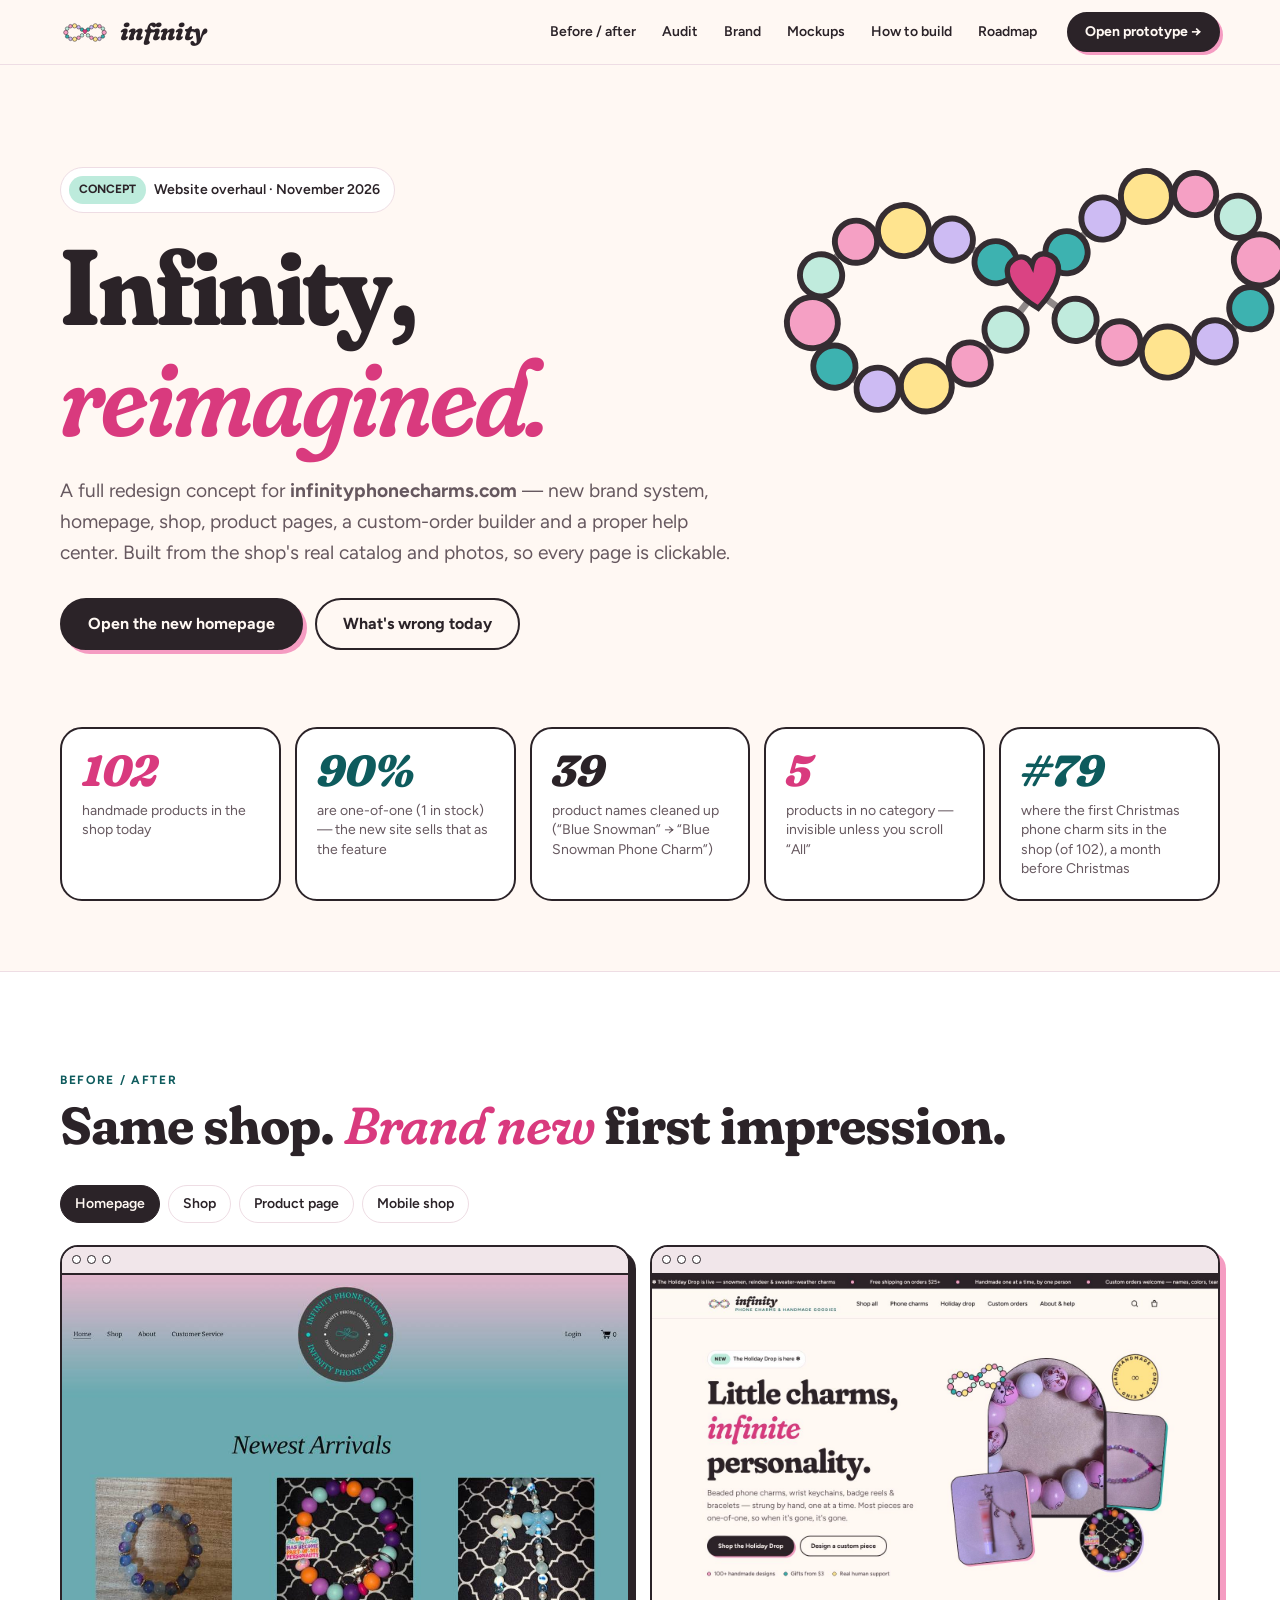
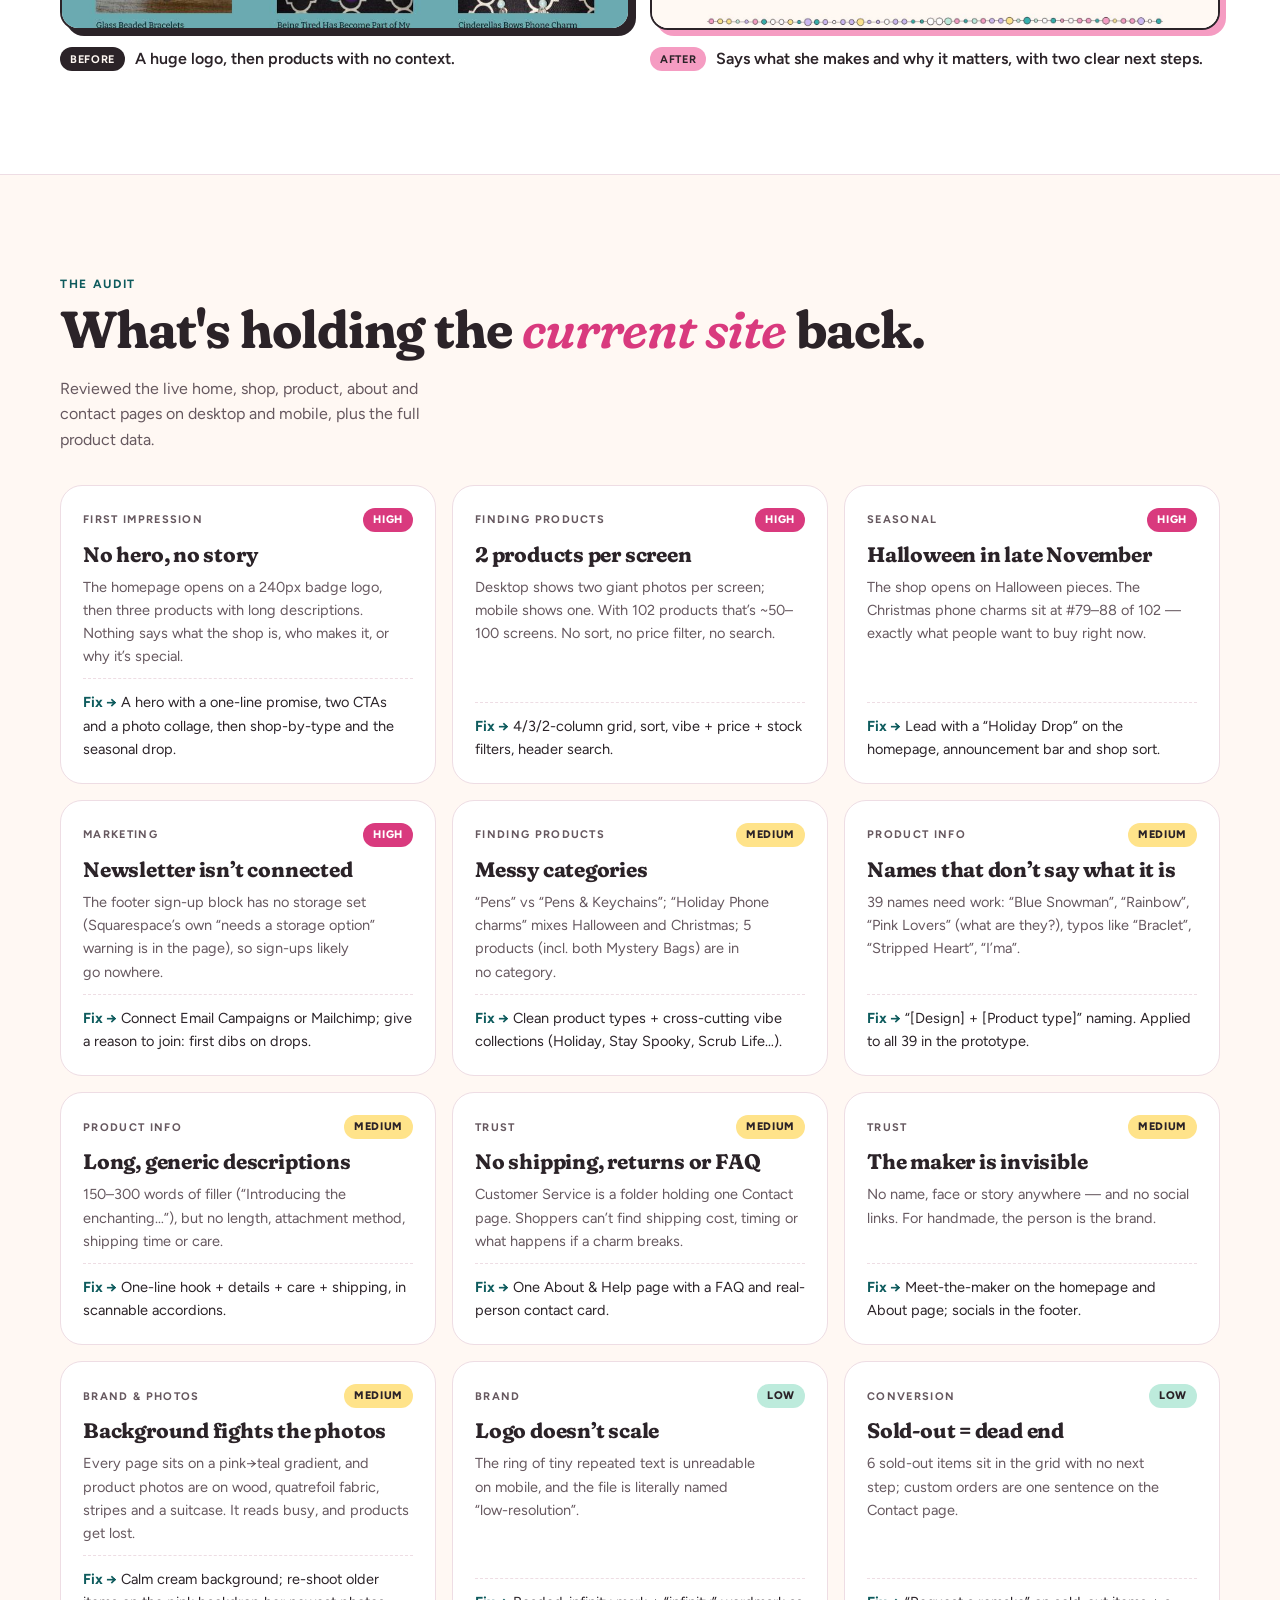
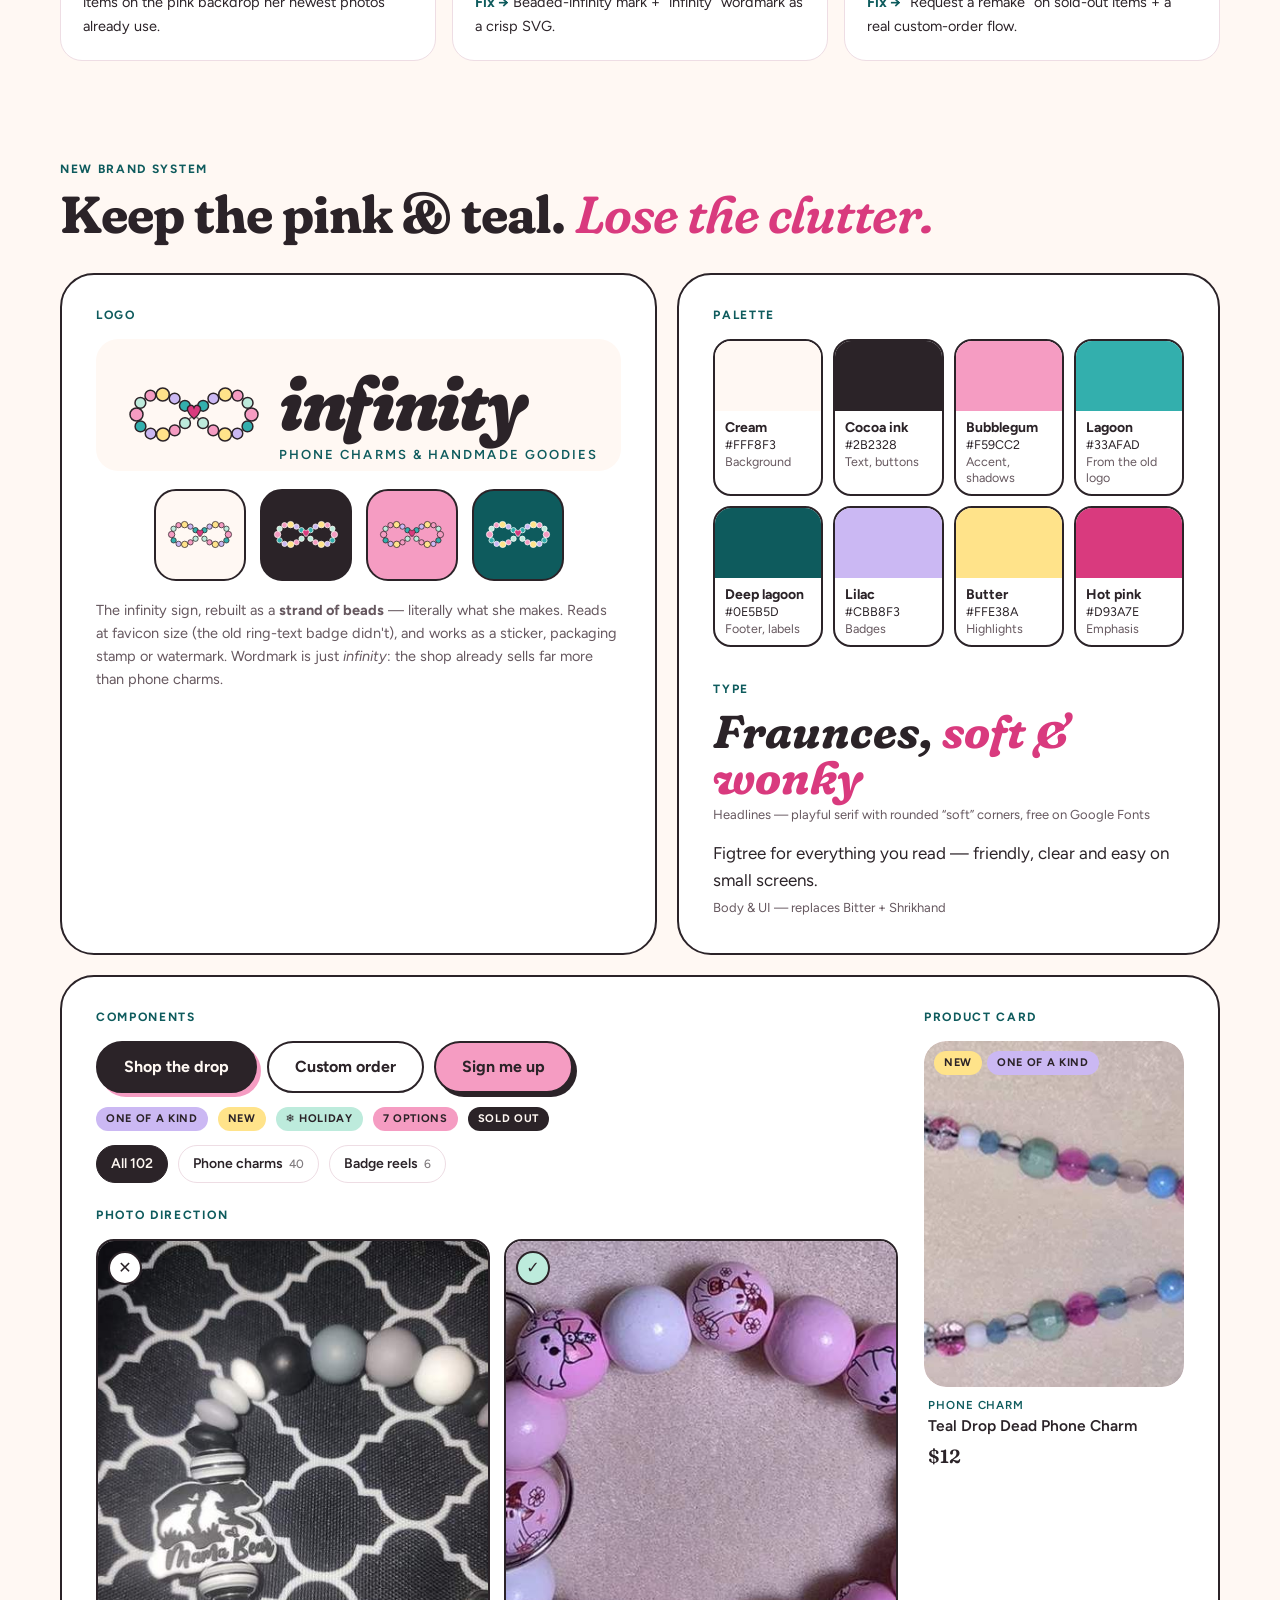
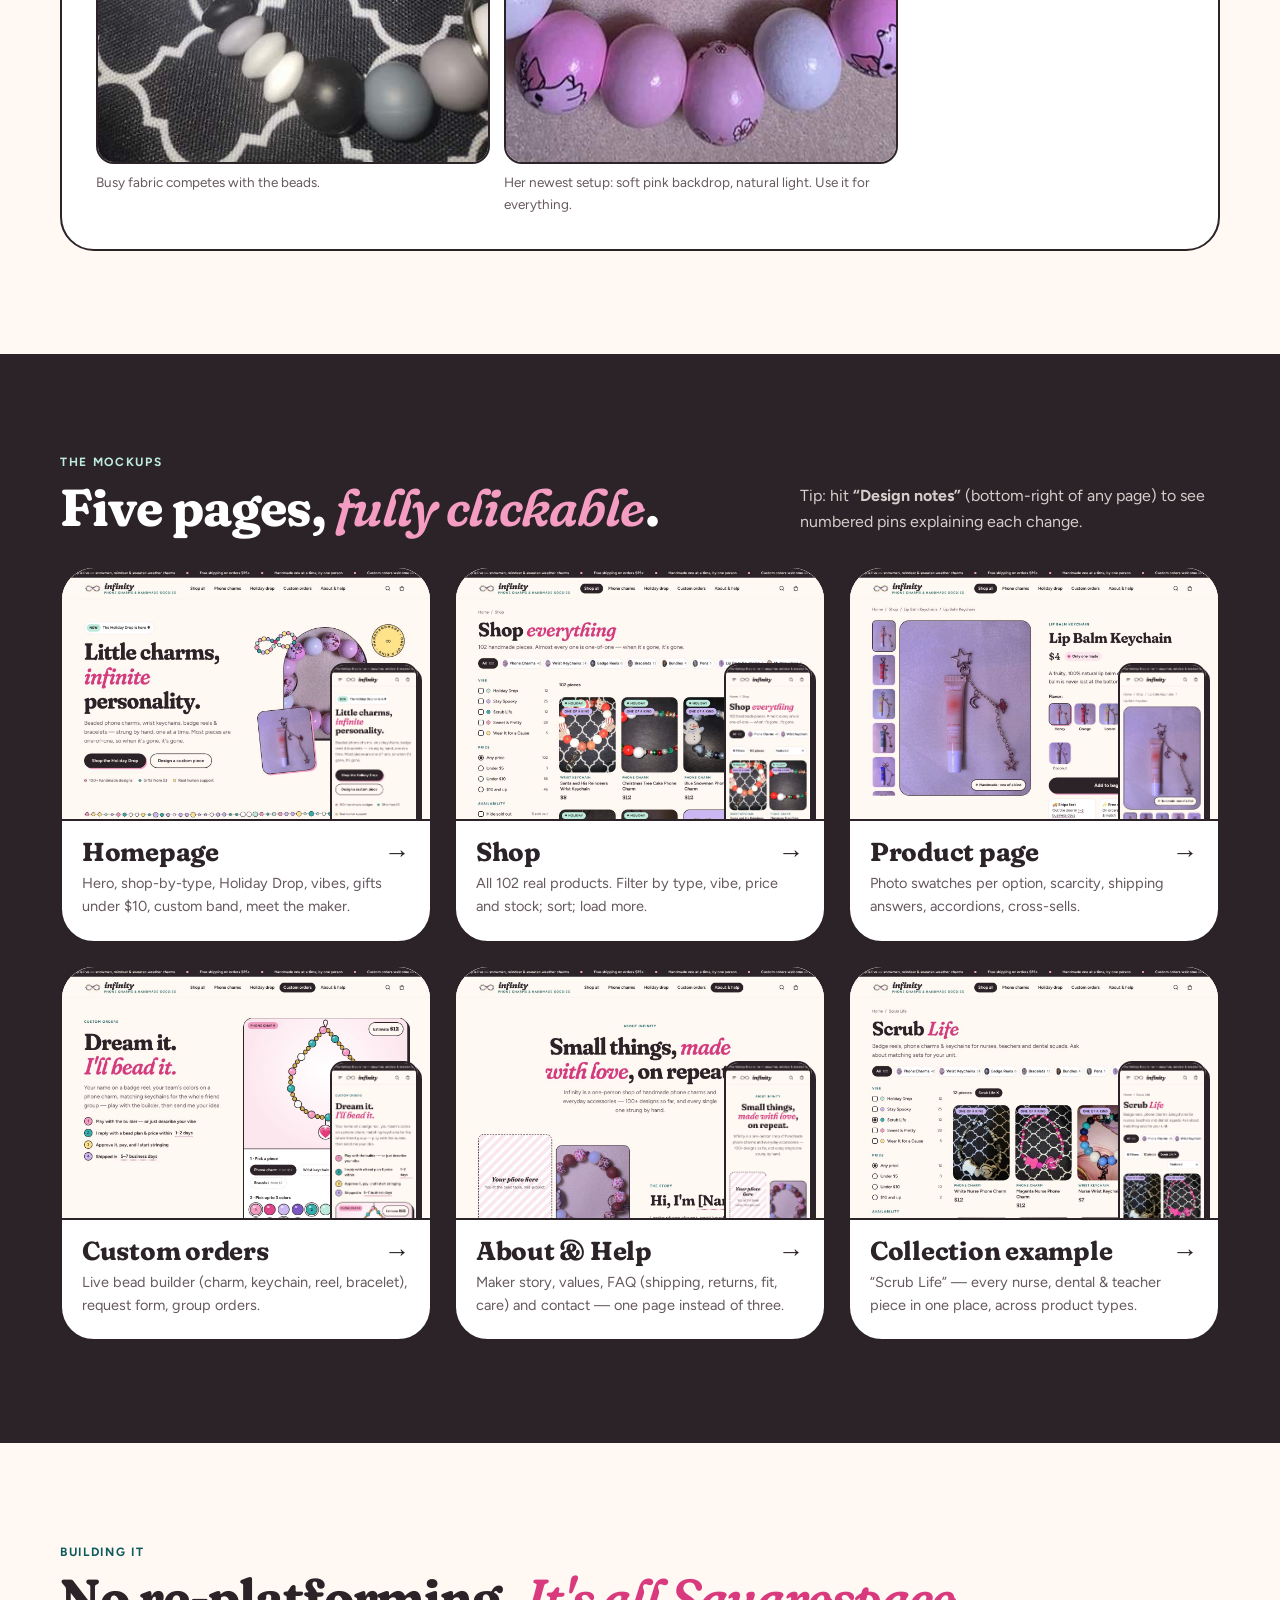
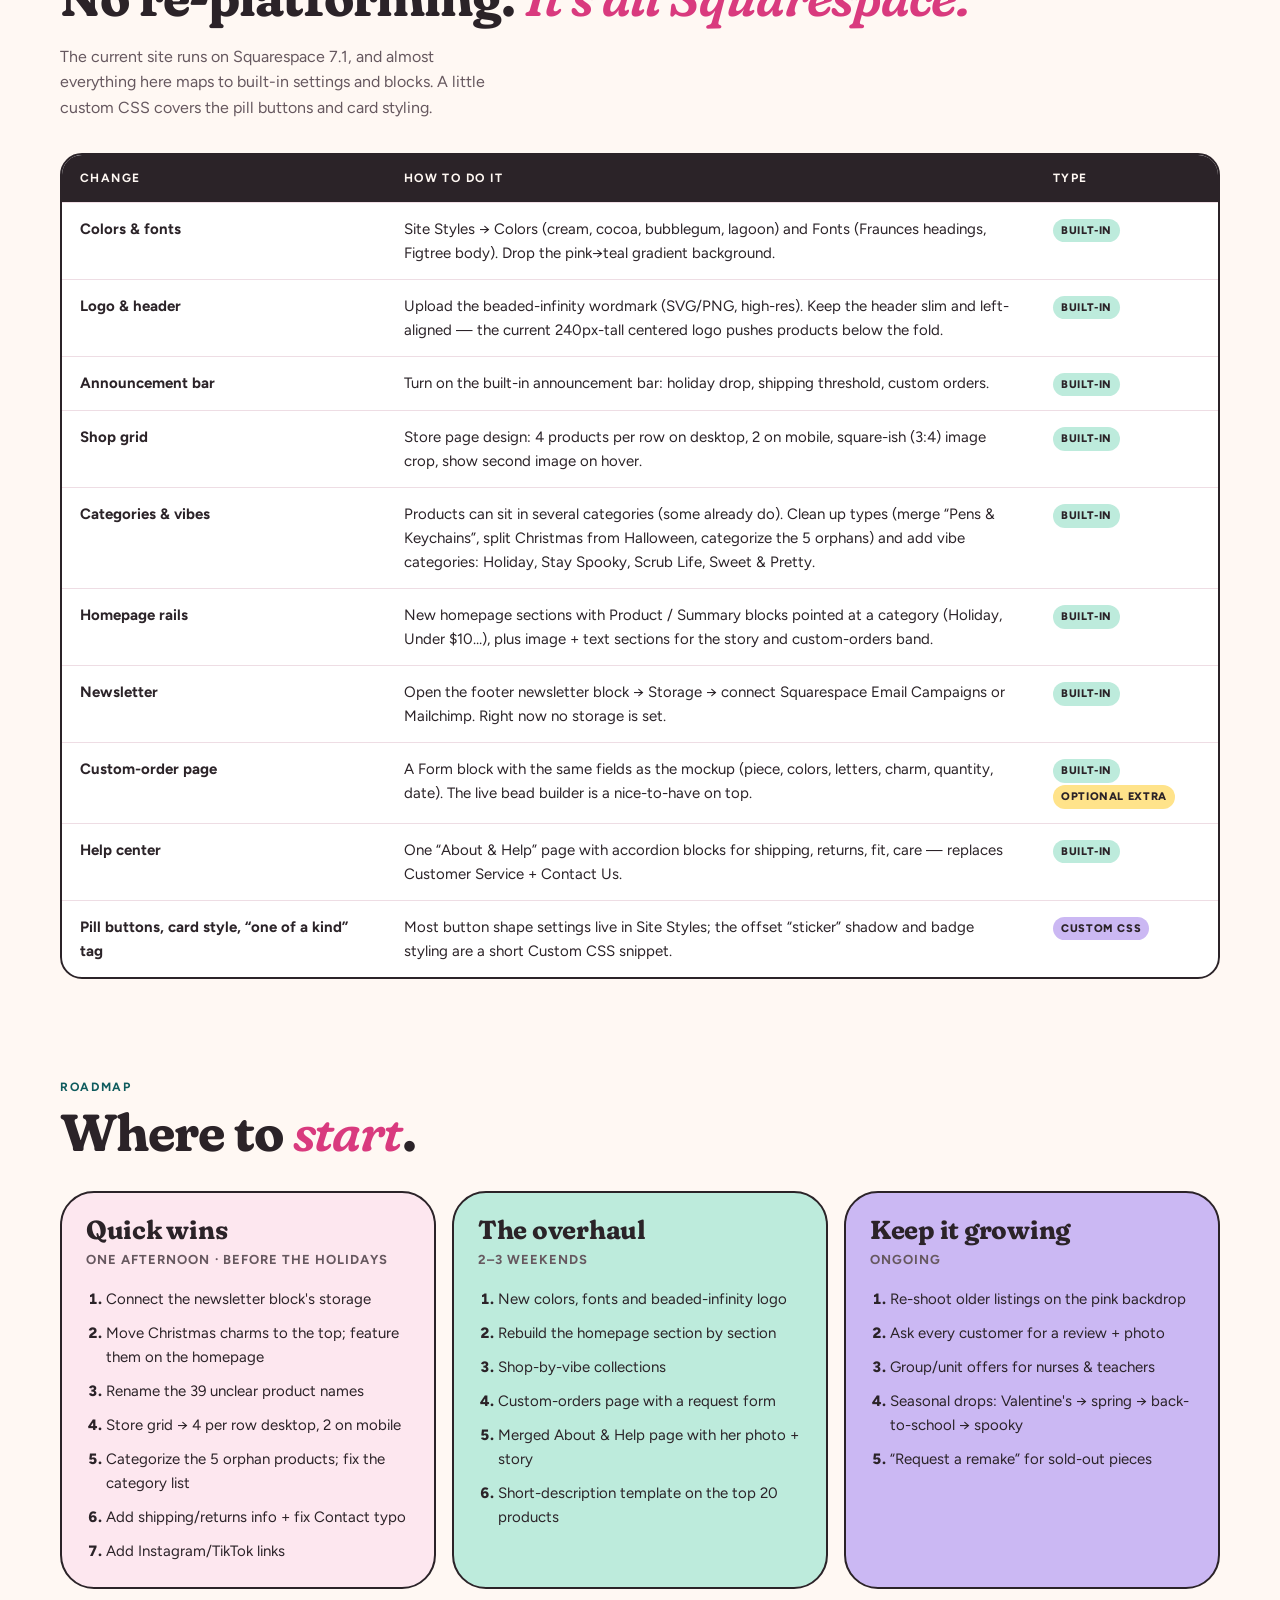
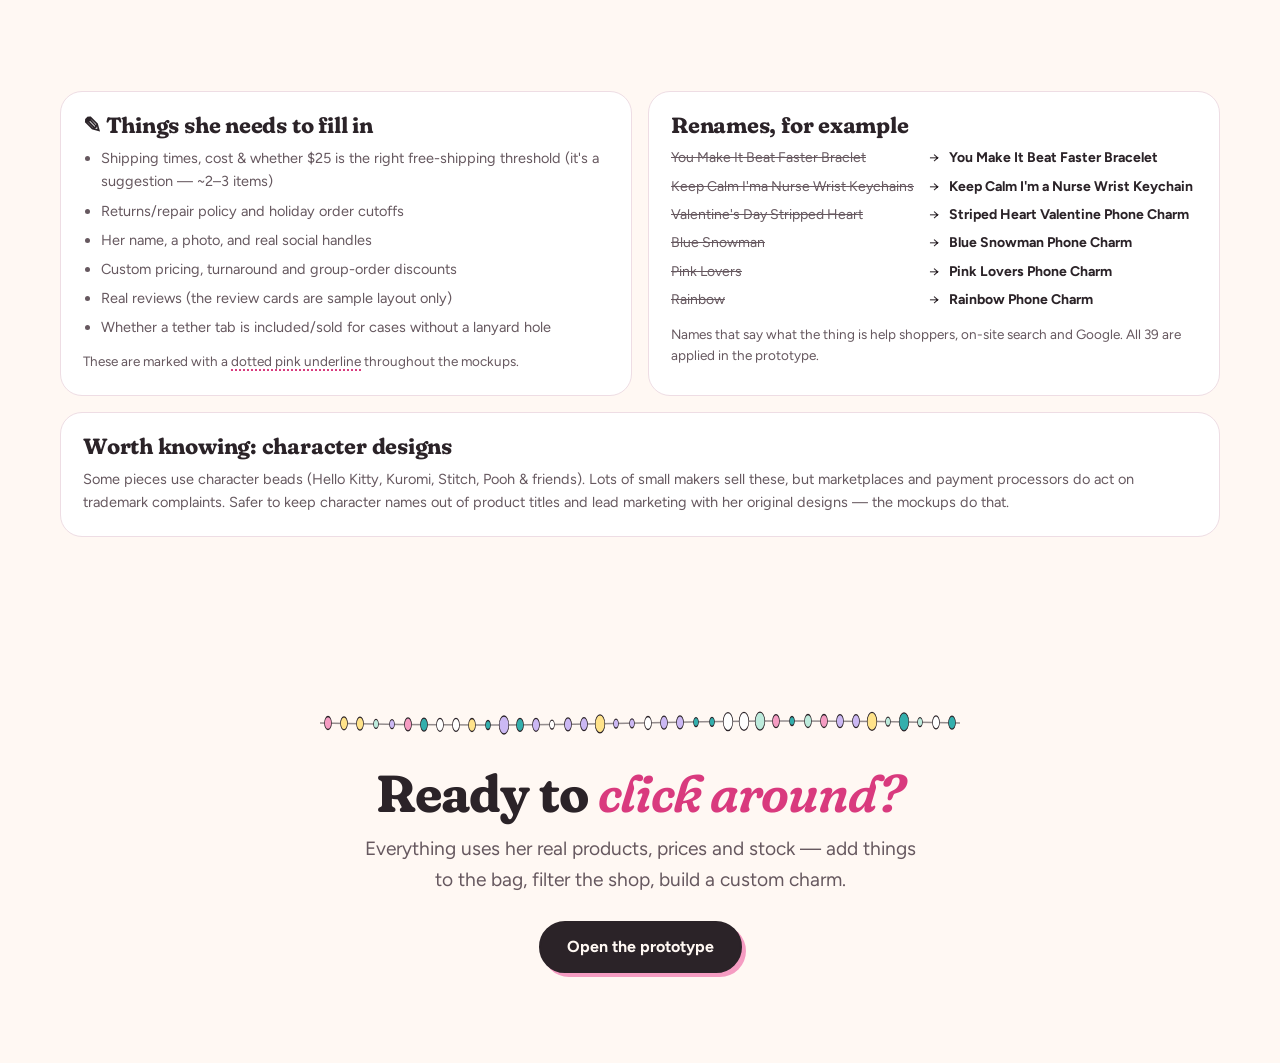
==== infinity-redesign/index.html @ fc97f0be "Add Infinity Phone Charms website redesign concept Clickable mockups (overview/audit, home, shop, pr" ====
<!doctype html>
<html lang="en">
<head>
<meta charset="utf-8">
<meta name="viewport" content="width=device-width, initial-scale=1">
<title>Infinity Redesign Concept</title>
<link rel="preconnect" href="https://fonts.googleapis.com"><link rel="preconnect" href="https://fonts.gstatic.com" crossorigin>
<link href="https://fonts.googleapis.com/css2?family=Fraunces:ital,opsz,wght,SOFT,WONK@0,9..144,400..900,0..100,0..1;1,9..144,400..900,0..100,0..1&family=Figtree:wght@400;500;600;700;800&display=swap" rel="stylesheet">
<link rel="stylesheet" href="assets/styles.css">
<style>
  .topbar { position: sticky; top: 0; z-index: 30; background: color-mix(in srgb, var(--cream) 90%, transparent); backdrop-filter: blur(10px); -webkit-backdrop-filter: blur(10px); border-bottom: 1px solid var(--line); }
  .topbar .wrap { display: flex; align-items: center; gap: 18px; height: 64px; }
  .topbar nav { display: flex; gap: 2px; margin-left: auto; overflow-x: auto; scrollbar-width: none; }
  .topbar nav a { padding: 8px 12px; border-radius: 999px; font-weight: 600; font-size: 14px; text-decoration: none; white-space: nowrap; }
  .topbar nav a:hover { background: var(--blush); }
  .topbar .logo .mark { width: 50px; height: 25px; }
  .topbar .logo .word b { font-size: 24px; }
  @media (max-width: 860px) { .topbar nav { display: none; } }

  .cover { padding: clamp(48px, 8vw, 110px) 0 clamp(40px, 6vw, 80px); position: relative; overflow: hidden; }
  .cover h1 { font-size: clamp(48px, 8.4vw, 118px); margin: 18px 0 22px; max-width: 11ch; }
  .cover .lede { max-width: 56ch; }
  .cover .ctas { display: flex; gap: 12px; flex-wrap: wrap; margin-top: 30px; }
  .cover .bigmark { position: absolute; right: -4%; top: 12%; width: min(46vw, 640px); color: var(--ink); opacity: .95; transform: rotate(-8deg); pointer-events: none; }
  .cover .bigmark .mark { width: 100%; height: auto; }
  @media (max-width: 860px) { .cover .bigmark { position: static; width: 70%; margin: 10px auto 0; display: block; transform: rotate(-6deg); } }

  .stats { display: grid; grid-template-columns: repeat(5, 1fr); gap: 14px; }
  .stat { background: #fff; border: 2px solid var(--ink); border-radius: var(--r); padding: 20px; }
  .stat b { display: block; font: italic 800 clamp(34px, 3.4vw, 46px)/1 var(--f-display); font-variation-settings: "SOFT" 100, "WONK" 1; }
  .stat span { display: block; margin-top: 8px; font-size: 14px; color: var(--ink-2); line-height: 1.4; }
  .stat:nth-child(1) b { color: var(--pink-deep); } .stat:nth-child(2) b { color: var(--teal-ink); } .stat:nth-child(4) b { color: var(--pink-deep); } .stat:nth-child(5) b { color: var(--teal-ink); }
  @media (max-width: 960px) { .stats { grid-template-columns: 1fr 1fr; } .stat:last-child { grid-column: 1 / -1; } }

  .ba { display: grid; grid-template-columns: 1fr 1fr; gap: 20px; }
  .ba figure { margin: 0; }
  .ba .frame { border-radius: 18px; overflow: hidden; border: 2px solid var(--ink); background: #fff; box-shadow: 6px 6px 0 var(--ink); }
  .ba .frame .chrome { height: 28px; background: #F1E6EA; border-bottom: 2px solid var(--ink); display: flex; gap: 6px; align-items: center; padding: 0 10px; }
  .ba .frame .chrome i { width: 9px; height: 9px; border-radius: 50%; background: #fff; border: 1.5px solid var(--ink); }
  .ba img { width: 100%; display: block; }
  .ba figcaption { display: flex; align-items: center; gap: 10px; margin-top: 16px; font-weight: 600; }
  .ba figcaption .badge { flex-shrink: 0; }
  .ba.before-after .after .frame { box-shadow: 6px 6px 0 var(--pink); }
  @media (max-width: 760px) { .ba { grid-template-columns: 1fr; } }
  .ba-tabs { display: flex; gap: 8px; margin-bottom: 22px; flex-wrap: wrap; }

  .audit { display: grid; grid-template-columns: repeat(3, 1fr); gap: 16px; }
  .issue { background: #fff; border-radius: var(--r); border: 1.5px solid var(--line); padding: 22px; display: flex; flex-direction: column; gap: 10px; }
  .issue .top { display: flex; gap: 8px; align-items: center; justify-content: space-between; }
  .issue .area { font: 700 11px/1 var(--f-body); letter-spacing: .12em; text-transform: uppercase; color: var(--ink-2); }
  .issue h3 { font-size: 21px; line-height: 1.15; }
  .issue p { font-size: 14.5px; color: var(--ink-2); }
  .issue .fix { margin-top: auto; padding-top: 12px; border-top: 1.5px dashed var(--line); font-size: 14.5px; }
  .issue .fix b { color: var(--teal-ink); }
  .sev { height: 24px; padding: 0 10px; border-radius: 999px; font: 800 11px/24px var(--f-body); letter-spacing: .06em; text-transform: uppercase; }
  .sev.h { background: var(--pink-deep); color: #fff; } .sev.m { background: var(--butter); } .sev.l { background: var(--mint); }
  @media (max-width: 1000px) { .audit { grid-template-columns: 1fr 1fr; } }
  @media (max-width: 640px) { .audit { grid-template-columns: 1fr; } }

  .brand { display: grid; grid-template-columns: 1.1fr 1fr; gap: 20px; }
  .tile { background: #fff; border: 2px solid var(--ink); border-radius: var(--r-lg); padding: clamp(20px, 3vw, 34px); }
  .tile h4 { margin: 0 0 18px; font: 700 12px/1 var(--f-body); letter-spacing: .14em; text-transform: uppercase; color: var(--teal-ink); }
  .logo-show { display: grid; place-items: center; gap: 22px; padding: 30px 0 10px; background: var(--cream); border-radius: var(--r); }
  .logo-show .logo .mark { width: 150px; height: 75px; }
  .logo-show .logo .word b { font-size: 76px; }
  .logo-show .logo .word small { font-size: 13px; margin-top: 10px; }
  .logo-row { display: flex; gap: 14px; justify-content: center; flex-wrap: wrap; margin-top: 18px; }
  .logo-row > div { width: 92px; height: 92px; border-radius: 22px; display: grid; place-items: center; border: 2px solid var(--ink); }
  .logo-row .mark { width: 74px; height: 37px; }
  .logo-why { margin-top: 18px; font-size: 14.5px; color: var(--ink-2); }
  .palette { display: grid; grid-template-columns: repeat(4, 1fr); gap: 10px; }
  .sw { border-radius: 18px; border: 2px solid var(--ink); overflow: hidden; background: #fff; }
  .sw i { display: block; height: 70px; }
  .sw div { padding: 8px 10px; font-size: 12.5px; line-height: 1.3; }
  .sw b { display: block; font-size: 14px; }
  .type-spec { margin-top: 26px; display: grid; gap: 14px; }
  .type-spec .d { font: italic 700 46px/1 var(--f-display); font-variation-settings: "SOFT" 100, "WONK" 1; }
  .type-spec .d em { color: var(--pink-deep); }
  .type-spec .b { font-size: 17px; }
  .type-spec small { color: var(--ink-2); font-size: 13px; display: block; margin-top: 4px; }
  .ui-kit { display: grid; grid-template-columns: 1fr 260px; gap: 26px; align-items: start; }
  .ui-kit .row { display: flex; flex-wrap: wrap; gap: 10px; align-items: center; margin-bottom: 14px; }
  .photo-dir { display: grid; grid-template-columns: 1fr 1fr; gap: 14px; }
  .photo-dir figure { margin: 0; }
  .photo-dir .im { aspect-ratio: 3/4; border-radius: 18px; overflow: hidden; border: 2px solid var(--ink); position: relative; }
  .photo-dir img { width: 100%; height: 100%; object-fit: cover; }
  .photo-dir .mk { position: absolute; top: 10px; left: 10px; width: 34px; height: 34px; border-radius: 50%; display: grid; place-items: center; font-weight: 800; border: 2px solid var(--ink); }
  .photo-dir figcaption { font-size: 13.5px; margin-top: 8px; color: var(--ink-2); }
  @media (max-width: 960px) { .brand, .ui-kit { grid-template-columns: 1fr; } .ui-kit > div:last-child { max-width: 280px; } }
  @media (max-width: 520px) { .palette { grid-template-columns: repeat(2, 1fr); } .logo-show .logo .word b { font-size: 52px; } .logo-show .logo .mark { width: 100px; height: 50px; } }

  .mocks { display: grid; grid-template-columns: repeat(3, 1fr); gap: 22px; }
  .mock { color: var(--ink); text-decoration: none; display: flex; flex-direction: column; border: 2px solid var(--ink); border-radius: var(--r-lg); overflow: hidden; background: #fff; transition: transform .2s, box-shadow .2s; }
  .mock:hover { transform: translate(-3px, -3px); box-shadow: 7px 7px 0 var(--pink); }
  .mock .shot { position: relative; aspect-ratio: 16/11; overflow: hidden; background: var(--blush); border-bottom: 2px solid var(--ink); }
  .mock .shot img.d { width: 100%; height: 100%; object-fit: cover; object-position: top; }
  .mock .shot img.m { position: absolute; right: 12px; bottom: -30px; width: 24%; border-radius: 14px; border: 2px solid var(--ink); box-shadow: 4px 4px 0 var(--ink); }
  .mock .txt { padding: 18px 20px 22px; }
  .mock h3 { font-size: 26px; display: flex; justify-content: space-between; gap: 10px; }
  .mock p { color: var(--ink-2); font-size: 14.5px; margin-top: 6px; }
  .mock ul { margin: 12px 0 0; padding-left: 18px; font-size: 14px; display: grid; gap: 4px; }
  @media (max-width: 1000px) { .mocks { grid-template-columns: 1fr 1fr; } }
  @media (max-width: 640px) { .mocks { grid-template-columns: 1fr; } }

  table.how { width: 100%; border-collapse: separate; border-spacing: 0; background: #fff; border: 2px solid var(--ink); border-radius: var(--r); overflow: hidden; font-size: 15px; }
  table.how th, table.how td { text-align: left; padding: 14px 18px; border-bottom: 1px solid var(--line); vertical-align: top; }
  table.how th { background: var(--ink); color: var(--cream); font-size: 12px; letter-spacing: .12em; text-transform: uppercase; }
  table.how tr:last-child td { border-bottom: 0; }
  table.how td:first-child { font-weight: 700; width: 28%; }
  table.how .tag { display: inline-block; font-size: 11px; font-weight: 800; letter-spacing: .06em; text-transform: uppercase; padding: 3px 8px; border-radius: 999px; background: var(--mint); white-space: nowrap; }
  table.how .tag.css { background: var(--lilac); } table.how .tag.opt { background: var(--butter); }
  @media (max-width: 720px) {
    table.how, table.how tbody, table.how tr, table.how td { display: block; width: 100% !important; }
    table.how thead { display: none; }
    table.how tr { border-bottom: 1px solid var(--line); padding: 8px 0; }
    table.how td { border: 0; padding: 6px 16px; }
  }

  .road { display: grid; grid-template-columns: repeat(3, 1fr); gap: 16px; }
  .lane { border-radius: var(--r-lg); padding: 24px; border: 2px solid var(--ink); }
  .lane:nth-child(1) { background: var(--blush); } .lane:nth-child(2) { background: var(--mint); } .lane:nth-child(3) { background: var(--lilac); }
  .lane h3 { font-size: 26px; }
  .lane .when { font-weight: 700; font-size: 13px; letter-spacing: .08em; text-transform: uppercase; color: var(--ink-2); margin-top: 6px; display: block; }
  .lane ol { margin: 16px 0 0; padding-left: 20px; display: grid; gap: 10px; font-size: 15px; }
  .lane li::marker { font-weight: 800; }
  @media (max-width: 900px) { .road { grid-template-columns: 1fr; } }

  .callouts { display: grid; grid-template-columns: 1fr 1fr; gap: 16px; }
  .callout { border-radius: var(--r); padding: 22px; background: #fff; border: 1.5px solid var(--line); }
  .callout h3 { font-size: 22px; margin-bottom: 10px; }
  .callout ul { margin: 0; padding-left: 18px; display: grid; gap: 6px; font-size: 14.5px; color: var(--ink-2); }
  .rename { display: grid; gap: 6px; font-size: 14px; margin-top: 10px; }
  .rename div { display: grid; grid-template-columns: 1fr auto 1fr; gap: 10px; align-items: center; }
  .rename s { color: var(--ink-2); }
  @media (max-width: 760px) { .callouts { grid-template-columns: 1fr; } }
  .end { text-align: center; padding: 70px 0 90px; }
</style>
</head>
<body>
<header class="topbar">
  <div class="wrap">
    <a class="logo" href="#top" id="tbLogo"></a>
    <nav aria-label="Sections"><a href="#before-after">Before / after</a><a href="#audit">Audit</a><a href="#brand">Brand</a><a href="#mockups">Mockups</a><a href="#build">How to build</a><a href="#roadmap">Roadmap</a></nav>
    <a class="btn sm" href="home.html">Open prototype →</a>
  </div>
</header>

<main id="top">
  <section class="cover">
    <div class="wrap">
      <span class="sticker-tag" style="display:inline-flex;align-items:center;gap:8px;padding:8px 14px 8px 8px;border-radius:999px;background:#fff;border:1.5px solid var(--line);font-weight:600;font-size:14px"><b style="background:var(--mint);border-radius:999px;padding:4px 10px;font-size:12px">CONCEPT</b> Website overhaul · November 2026</span>
      <h1>Infinity, <em>reimagined.</em></h1>
      <p class="lede">A full redesign concept for <b>infinityphonecharms.com</b> — new brand system, homepage, shop, product pages, a custom-order builder and a proper help center. Built from the shop's real catalog and photos, so every page is clickable.</p>
      <div class="ctas"><a class="btn" href="home.html">Open the new homepage</a><a class="btn ghost" href="#audit">What's wrong today</a></div>
    </div>
    <div class="bigmark" id="bigmark" aria-hidden="true"></div>
  </section>

  <section style="padding-bottom:70px">
    <div class="wrap"><div class="stats" id="stats"></div></div>
  </section>

  <!-- BEFORE / AFTER -->
  <section class="sec" id="before-after" style="background:#fff;border-top:1px solid var(--line);border-bottom:1px solid var(--line)">
    <div class="wrap">
      <div class="sec-hd"><div><span class="eyebrow">Before / after</span><h2>Same shop. <em>Brand new</em> first impression.</h2></div></div>
      <div class="ba-tabs" role="tablist" id="baTabs"></div>
      <div class="ba before-after" id="ba"></div>
    </div>
  </section>

  <!-- AUDIT -->
  <section class="sec" id="audit">
    <div class="wrap">
      <div class="sec-hd"><div><span class="eyebrow">The audit</span><h2>What's holding the <em>current site</em> back.</h2></div><p class="muted" style="max-width:40ch">Reviewed the live home, shop, product, about and contact pages on desktop and mobile, plus the full product data.</p></div>
      <div class="audit" id="auditGrid"></div>
    </div>
  </section>

  <!-- BRAND -->
  <section class="sec" id="brand" style="padding-top:0">
    <div class="wrap">
      <div class="sec-hd"><div><span class="eyebrow">New brand system</span><h2>Keep the pink &amp; teal. <em>Lose the clutter.</em></h2></div></div>
      <div class="brand">
        <div class="tile">
          <h4>Logo</h4>
          <div class="logo-show"><span class="logo" id="bigLogo"></span></div>
          <div class="logo-row" id="logoRow"></div>
          <p class="logo-why">The infinity sign, rebuilt as a <b>strand of beads</b> — literally what she makes. Reads at favicon size (the old ring-text badge didn't), and works as a sticker, packaging stamp or watermark. Wordmark is just <i>infinity</i>: the shop already sells far more than phone charms.</p>
        </div>
        <div class="tile">
          <h4>Palette</h4>
          <div class="palette" id="palette"></div>
          <div class="type-spec">
            <h4 style="margin:10px 0 0">Type</h4>
            <div><div class="d">Fraunces, <em>soft &amp; wonky</em></div><small>Headlines — playful serif with rounded “soft” corners, free on Google Fonts</small></div>
            <div><div class="b">Figtree for everything you read — friendly, clear and easy on small screens.</div><small>Body &amp; UI — replaces Bitter + Shrikhand</small></div>
          </div>
        </div>
      </div>
      <div class="tile" style="margin-top:20px">
        <div class="ui-kit">
          <div>
            <h4>Components</h4>
            <div class="row"><a class="btn" href="shop.html">Shop the drop</a><a class="btn ghost" href="custom.html">Custom order</a><a class="btn pink" href="#">Sign me up</a></div>
            <div class="row"><span class="badge">One of a kind</span><span class="badge new">New</span><span class="badge mint">❄ Holiday</span><span class="badge pink">7 options</span><span class="badge sold">Sold out</span></div>
            <div class="row"><button class="chip" aria-pressed="true">All 102</button><button class="chip">Phone charms <span class="ct">40</span></button><button class="chip">Badge reels <span class="ct">6</span></button></div>
            <h4 style="margin-top:26px">Photo direction</h4>
            <div class="photo-dir" id="photoDir"></div>
          </div>
          <div><h4>Product card</h4><div id="kitCard"></div></div>
        </div>
      </div>
    </div>
  </section>

  <!-- MOCKUPS -->
  <section class="sec" id="mockups" style="background:var(--ink);color:var(--cream)">
    <div class="wrap">
      <div class="sec-hd"><div><span class="eyebrow" style="color:var(--mint)">The mockups</span><h2 style="color:#fff">Five pages, <em style="color:var(--pink)">fully clickable</em>.</h2></div><p style="max-width:42ch;opacity:.8">Tip: hit <b>“Design notes”</b> (bottom-right of any page) to see numbered pins explaining each change.</p></div>
      <div class="mocks" id="mocks"></div>
    </div>
  </section>

  <!-- HOW TO BUILD -->
  <section class="sec" id="build">
    <div class="wrap">
      <div class="sec-hd"><div><span class="eyebrow">Building it</span><h2>No re-platforming. <em>It's all Squarespace.</em></h2></div><p class="muted" style="max-width:44ch">The current site runs on Squarespace 7.1, and almost everything here maps to built-in settings and blocks. A little custom CSS covers the pill buttons and card styling.</p></div>
      <table class="how">
        <thead><tr><th>Change</th><th>How to do it</th><th>Type</th></tr></thead>
        <tbody>
          <tr><td>Colors &amp; fonts</td><td>Site Styles → Colors (cream, cocoa, bubblegum, lagoon) and Fonts (Fraunces headings, Figtree body). Drop the pink→teal gradient background.</td><td><span class="tag">Built-in</span></td></tr>
          <tr><td>Logo &amp; header</td><td>Upload the beaded-infinity wordmark (SVG/PNG, high-res). Keep the header slim and left-aligned — the current 240px-tall centered logo pushes products below the fold.</td><td><span class="tag">Built-in</span></td></tr>
          <tr><td>Announcement bar</td><td>Turn on the built-in announcement bar: holiday drop, shipping threshold, custom orders.</td><td><span class="tag">Built-in</span></td></tr>
          <tr><td>Shop grid</td><td>Store page design: 4 products per row on desktop, 2 on mobile, square-ish (3:4) image crop, show second image on hover.</td><td><span class="tag">Built-in</span></td></tr>
          <tr><td>Categories &amp; vibes</td><td>Products can sit in several categories (some already do). Clean up types (merge “Pens &amp; Keychains”, split Christmas from Halloween, categorize the 5 orphans) and add vibe categories: Holiday, Stay Spooky, Scrub Life, Sweet &amp; Pretty.</td><td><span class="tag">Built-in</span></td></tr>
          <tr><td>Homepage rails</td><td>New homepage sections with Product / Summary blocks pointed at a category (Holiday, Under $10…), plus image + text sections for the story and custom-orders band.</td><td><span class="tag">Built-in</span></td></tr>
          <tr><td>Newsletter</td><td>Open the footer newsletter block → Storage → connect Squarespace Email Campaigns or Mailchimp. Right now no storage is set.</td><td><span class="tag">Built-in</span></td></tr>
          <tr><td>Custom-order page</td><td>A Form block with the same fields as the mockup (piece, colors, letters, charm, quantity, date). The live bead builder is a nice-to-have on top.</td><td><span class="tag">Built-in</span> <span class="tag opt">Optional extra</span></td></tr>
          <tr><td>Help center</td><td>One “About &amp; Help” page with accordion blocks for shipping, returns, fit, care — replaces Customer Service + Contact Us.</td><td><span class="tag">Built-in</span></td></tr>
          <tr><td>Pill buttons, card style, “one of a kind” tag</td><td>Most button shape settings live in Site Styles; the offset “sticker” shadow and badge styling are a short Custom CSS snippet.</td><td><span class="tag css">Custom CSS</span></td></tr>
        </tbody>
      </table>
    </div>
  </section>

  <!-- ROADMAP -->
  <section class="sec" id="roadmap" style="padding-top:0">
    <div class="wrap">
      <div class="sec-hd"><div><span class="eyebrow">Roadmap</span><h2>Where to <em>start</em>.</h2></div></div>
      <div class="road">
        <div class="lane"><h3>Quick wins</h3><span class="when">One afternoon · before the holidays</span><ol>
          <li>Connect the newsletter block's storage</li>
          <li>Move Christmas charms to the top; feature them on the homepage</li>
          <li>Rename the 39 unclear product names</li>
          <li>Store grid → 4 per row desktop, 2 on mobile</li>
          <li>Categorize the 5 orphan products; fix the category list</li>
          <li>Add shipping/returns info + fix Contact typo</li>
          <li>Add Instagram/TikTok links</li></ol></div>
        <div class="lane"><h3>The overhaul</h3><span class="when">2–3 weekends</span><ol>
          <li>New colors, fonts and beaded-infinity logo</li>
          <li>Rebuild the homepage section by section</li>
          <li>Shop-by-vibe collections</li>
          <li>Custom-orders page with a request form</li>
          <li>Merged About &amp; Help page with her photo + story</li>
          <li>Short-description template on the top 20 products</li></ol></div>
        <div class="lane"><h3>Keep it growing</h3><span class="when">Ongoing</span><ol>
          <li>Re-shoot older listings on the pink backdrop</li>
          <li>Ask every customer for a review + photo</li>
          <li>Group/unit offers for nurses &amp; teachers</li>
          <li>Seasonal drops: Valentine's → spring → back-to-school → spooky</li>
          <li>“Request a remake” for sold-out pieces</li></ol></div>
      </div>
    </div>
  </section>

  <section class="sec" style="padding-top:0">
    <div class="wrap callouts">
      <div class="callout"><h3>✎ Things she needs to fill in</h3><ul>
        <li>Shipping times, cost &amp; whether $25 is the right free-shipping threshold (it's a suggestion — ~2–3 items)</li>
        <li>Returns/repair policy and holiday order cutoffs</li>
        <li>Her name, a photo, and real social handles</li>
        <li>Custom pricing, turnaround and group-order discounts</li>
        <li>Real reviews (the review cards are sample layout only)</li>
        <li>Whether a tether tab is included/sold for cases without a lanyard hole</li></ul>
        <p class="muted" style="font-size:13.5px;margin-top:12px">These are marked with a <span class="ph-mark">dotted pink underline</span> throughout the mockups.</p></div>
      <div class="callout"><h3>Renames, for example</h3><div class="rename" id="renames"></div>
        <p class="muted" style="font-size:13.5px;margin-top:12px">Names that say what the thing is help shoppers, on-site search and Google. All 39 are applied in the prototype.</p></div>
      <div class="callout" style="grid-column:1/-1"><h3>Worth knowing: character designs</h3><p class="muted" style="font-size:14.5px">Some pieces use character beads (Hello Kitty, Kuromi, Stitch, Pooh &amp; friends). Lots of small makers sell these, but marketplaces and payment processors do act on trademark complaints. Safer to keep character names out of product titles and lead marketing with her original designs — the mockups do that.</p></div>
    </div>
  </section>

  <section class="end">
    <div class="wrap">
      <div data-beads="40" style="max-width:640px;margin:0 auto 30px"></div>
      <h2>Ready to <em>click around?</em></h2>
      <p class="lede" style="margin:14px auto 26px">Everything uses her real products, prices and stock — add things to the bag, filter the shop, build a custom charm.</p>
      <a class="btn" href="home.html">Open the prototype</a>
    </div>
  </section>
</main>

<script src="assets/catalog.js"></script>
<script src="assets/app.js"></script>
<script>
document.addEventListener('inf:ready', () => {
  const { C, img, card, LOGO_MARK, esc } = INF;
  const $ = s => document.querySelector(s);
  const find = n => C.find(p => p.n === n);
  $('#tbLogo').innerHTML = `${LOGO_MARK}<span class="word"><b>infinity</b></span>`;
  $('#bigmark').innerHTML = LOGO_MARK;
  $('#bigLogo').innerHTML = `${LOGO_MARK}<span class="word"><b>infinity</b><small>phone charms &amp; handmade goodies</small></span>`;
  $('#logoRow').innerHTML = `<div style="background:var(--cream)">${LOGO_MARK}</div><div style="background:var(--ink);color:var(--cream)">${LOGO_MARK}</div><div style="background:var(--pink)">${LOGO_MARK}</div><div style="background:var(--teal-ink);color:#fff">${LOGO_MARK}</div>`;

  // Stats from the real catalog
  const single = C.filter(p => !p.unl && (p.v.length ? p.v.every(v => v.s <= 1) : p.stock <= 1)).length;
  const renamed = C.filter(p => p.was).length;
  $('#stats').innerHTML = [
    [C.length, 'handmade products in the shop today'],
    [Math.round(single / C.length * 100) + '%', 'are one-of-one (1 in stock) — the new site sells that as the feature'],
    [renamed, 'product names cleaned up (“Blue Snowman” → “Blue Snowman Phone Charm”)'],
    ['5', 'products in no category — invisible unless you scroll “All”'],
    ['#79', 'where the first Christmas phone charm sits in the shop (of 102), a month before Christmas']
  ].map(([b, s]) => `<div class="stat"><b>${b}</b><span>${s}</span></div>`).join('');

  // Before / after
  const BA = [
    ['Homepage', 'assets/current/home-desk.jpg', 'previews/home-fold.jpg', 'A huge logo, then products with no context.', 'Says what she makes and why it matters, with two clear next steps.'],
    ['Shop', 'assets/current/shop-desk.jpg', 'previews/shop-fold.jpg', '2 products per screen. No sort, no filters beyond 10 text links.', 'Types, vibes, price, availability, sort — and 4 products per row instead of 2.'],
    ['Product page', 'assets/current/product-desk.jpg', 'previews/product-fold.jpg', 'A dropdown, “Cute glass beaded bracelets”, and nothing else.', 'Photo swatches, scarcity, shipping answers, care, and cross-sells.'],
    ['Mobile shop', 'assets/current/shop-mob.jpg', 'previews/shop-mobile-fold.jpg', 'One product per screen — ~100 swipes to see everything.', 'Two-up grid, filters in a drawer, sticky header with cart.']
  ];
  let cur = 0;
  function ba() {
    const [n, b, a, tb, ta] = BA[cur]; const mob = n.startsWith('Mobile');
    $('#baTabs').innerHTML = BA.map((x, i) => `<button class="chip" role="tab" aria-pressed="${i === cur}" data-ba="${i}">${x[0]}</button>`).join('');
    $('#ba').innerHTML = `<figure class="before"${mob ? ' style="max-width:360px;justify-self:center"' : ''}><div class="frame"><div class="chrome"><i></i><i></i><i></i></div><img src="${b}" alt="Current ${n.toLowerCase()}"></div><figcaption><span class="badge sold">Before</span>${tb}</figcaption></figure>
      <figure class="after"${mob ? ' style="max-width:360px;justify-self:center"' : ''}><div class="frame"><div class="chrome"><i></i><i></i><i></i></div><img src="${a}" alt="Redesigned ${n.toLowerCase()}"></div><figcaption><span class="badge pink">After</span>${ta}</figcaption></figure>`;
  }
  document.addEventListener('click', e => { const t = e.target.closest('[data-ba]'); if (t) { cur = +t.dataset.ba; ba(); } });
  ba();

  // Audit
  const A = [
    ['h', 'First impression', 'No hero, no story', 'The homepage opens on a 240px badge logo, then three products with long descriptions. Nothing says what the shop is, who makes it, or why it’s special.', 'A hero with a one-line promise, two CTAs and a photo collage, then shop-by-type and the seasonal drop.'],
    ['h', 'Finding products', '2 products per screen', 'Desktop shows two giant photos per screen; mobile shows one. With 102 products that’s ~50–100 screens. No sort, no price filter, no search.', '4/3/2-column grid, sort, vibe + price + stock filters, header search.'],
    ['h', 'Seasonal', 'Halloween in late November', 'The shop opens on Halloween pieces. The Christmas phone charms sit at #79–88 of 102 — exactly what people want to buy right now.', 'Lead with a “Holiday Drop” on the homepage, announcement bar and shop sort.'],
    ['h', 'Marketing', 'Newsletter isn’t connected', 'The footer sign-up block has no storage set (Squarespace’s own “needs a storage option” warning is in the page), so sign-ups likely go nowhere.', 'Connect Email Campaigns or Mailchimp; give a reason to join: first dibs on drops.'],
    ['m', 'Finding products', 'Messy categories', '“Pens” vs “Pens & Keychains”; “Holiday Phone charms” mixes Halloween and Christmas; 5 products (incl. both Mystery Bags) are in no category.', 'Clean product types + cross-cutting vibe collections (Holiday, Stay Spooky, Scrub Life…).'],
    ['m', 'Product info', 'Names that don’t say what it is', '39 names need work: “Blue Snowman”, “Rainbow”, “Pink Lovers” (what are they?), typos like “Braclet”, “Stripped Heart”, “I’ma”.', '“[Design] + [Product type]” naming. Applied to all 39 in the prototype.'],
    ['m', 'Product info', 'Long, generic descriptions', '150–300 words of filler (“Introducing the enchanting…”), but no length, attachment method, shipping time or care.', 'One-line hook + details + care + shipping, in scannable accordions.'],
    ['m', 'Trust', 'No shipping, returns or FAQ', 'Customer Service is a folder holding one Contact page. Shoppers can’t find shipping cost, timing or what happens if a charm breaks.', 'One About & Help page with a FAQ and real-person contact card.'],
    ['m', 'Trust', 'The maker is invisible', 'No name, face or story anywhere — and no social links. For handmade, the person is the brand.', 'Meet-the-maker on the homepage and About page; socials in the footer.'],
    ['m', 'Brand & photos', 'Background fights the photos', 'Every page sits on a pink→teal gradient, and product photos are on wood, quatrefoil fabric, stripes and a suitcase. It reads busy, and products get lost.', 'Calm cream background; re-shoot older items on the pink backdrop her newest photos already use.'],
    ['l', 'Brand', 'Logo doesn’t scale', 'The ring of tiny repeated text is unreadable on mobile, and the file is literally named “low-resolution”.', 'Beaded-infinity mark + “infinity” wordmark as a crisp SVG.'],
    ['l', 'Conversion', 'Sold-out = dead end', '6 sold-out items sit in the grid with no next step; custom orders are one sentence on the Contact page.', '“Request a remake” on sold-out items + a real custom-order flow.']
  ];
  $('#auditGrid').innerHTML = A.map(([s, a, h, p, f]) => `<div class="issue"><div class="top"><span class="area">${a}</span><span class="sev ${s}">${{ h: 'High', m: 'Medium', l: 'Low' }[s]}</span></div><h3>${h}</h3><p>${p}</p><div class="fix"><b>Fix →</b> ${f}</div></div>`).join('');

  // Palette
  const P = [['Cream', '#FFF8F3', 'Background'], ['Cocoa ink', '#2B2328', 'Text, buttons'], ['Bubblegum', '#F59CC2', 'Accent, shadows'], ['Lagoon', '#33AFAD', 'From the old logo'],
    ['Deep lagoon', '#0E5B5D', 'Footer, labels'], ['Lilac', '#CBB8F3', 'Badges'], ['Butter', '#FFE38A', 'Highlights'], ['Hot pink', '#D93A7E', 'Emphasis']];
  $('#palette').innerHTML = P.map(([n, h, u]) => `<div class="sw"><i style="background:${h}"></i><div><b>${n}</b>${h}<br><span class="muted">${u}</span></div></div>`).join('');

  // Photo direction
  const old = find('Mama Bear Wrist Keychain'), nu = find('Cute Pink and White Ghost Wrist Keychain');
  $('#photoDir').innerHTML = `<figure><div class="im"><img src="${img(old.img[0])}" alt=""><span class="mk" style="background:#fff">✕</span></div><figcaption>Busy fabric competes with the beads.</figcaption></figure>
    <figure><div class="im"><img src="${img(nu.img[0])}" alt=""><span class="mk" style="background:var(--mint)">✓</span></div><figcaption>Her newest setup: soft pink backdrop, natural light. Use it for everything.</figcaption></figure>`;
  $('#kitCard').innerHTML = card(find('Teal Drop Dead Phone Charm'), { eager: true }).replace(/<button class="quick"[^>]*>.*?<\/button>/, '');

  // Mockup cards
  const M = [
    ['home.html', 'Homepage', 'home', 'Hero, shop-by-type, Holiday Drop, vibes, gifts under $10, custom band, meet the maker.'],
    ['shop.html', 'Shop', 'shop', 'All 102 real products. Filter by type, vibe, price and stock; sort; load more.'],
    ['product.html', 'Product page', 'product', 'Photo swatches per option, scarcity, shipping answers, accordions, cross-sells.'],
    ['custom.html', 'Custom orders', 'custom', 'Live bead builder (charm, keychain, reel, bracelet), request form, group orders.'],
    ['about.html', 'About & Help', 'about', 'Maker story, values, FAQ (shipping, returns, fit, care) and contact — one page instead of three.'],
    ['shop.html?vibe=scrubs', 'Collection example', 'scrubs', '“Scrub Life” — every nurse, dental & teacher piece in one place, across product types.']];
  $('#mocks').innerHTML = M.map(([h, n, k, d]) => `<a class="mock" href="${h}"><div class="shot"><img class="d" src="previews/${k}-fold.jpg" alt="" loading="lazy"><img class="m" src="previews/${k}-mobile-fold.jpg" alt="" loading="lazy" onerror="this.remove()"></div><div class="txt"><h3>${n} <span aria-hidden="true">→</span></h3><p>${d}</p></div></a>`).join('');

  // Renames
  const R = C.filter(p => p.was).filter(p => ['Blue Snowman', 'Pink Lovers', 'You Make It Beat Faster Braclet', "Valentine's Day Stripped Heart", "Keep Calm I'ma Nurse Wrist Keychains", 'Rainbow'].includes(p.was));
  $('#renames').innerHTML = R.map(p => `<div><s>${esc(p.was)}</s><span>→</span><b>${esc(p.n)}</b></div>`).join('');
});
</script>
</body>
</html>
---- infinity-redesign/assets/styles.css ----
/* ==========================================================================
   Infinity — redesign concept stylesheet
   Brand tokens first, then layout, components, page sections.
   ========================================================================== */

:root {
  color-scheme: light;
  /* Brand palette — keeps the shop's pink + teal DNA, cleaned up */
  --cream: #FFF8F3;      /* page background (lets photos breathe) */
  --blush: #FDE7EF;      /* soft panels, image backdrops */
  --blush-2: #F9D3E2;
  --pink: #F59CC2;       /* Bubblegum */
  --pink-deep: #D93A7E;  /* accents, sale, hearts */
  --teal: #33AFAD;       /* Lagoon — from the original logo */
  --teal-ink: #0E5B5D;   /* accessible teal for text & footer */
  --lilac: #CBB8F3;
  --butter: #FFE38A;
  --mint: #BDEBDC;
  --ink: #2B2328;        /* Cocoa ink — from the original logo circle */
  --ink-2: #66585F;
  --line: #EEDDE4;
  --card: #FFFFFF;

  --f-display: "Fraunces", Georgia, serif;
  --f-body: "Figtree", system-ui, -apple-system, "Segoe UI", sans-serif;

  --r-sm: 12px;
  --r: 22px;
  --r-lg: 34px;
  --shadow: 0 1px 2px rgba(43, 35, 40, .06), 0 8px 24px -12px rgba(43, 35, 40, .18);
  --pop: 4px 4px 0 var(--ink);
  --wrap: 1240px;
  --gutter: clamp(16px, 4vw, 40px);
}

*, *::before, *::after { box-sizing: border-box; }
html { -webkit-text-size-adjust: 100%; scroll-behavior: smooth; }
body {
  margin: 0;
  background: var(--cream);
  color: var(--ink);
  font: 400 16px/1.6 var(--f-body);
  -webkit-font-smoothing: antialiased;
  overflow-x: hidden;
}
img { display: block; max-width: 100%; }
a { color: inherit; }
button, input, select, textarea { font: inherit; color: inherit; }
:focus-visible { outline: 3px solid var(--teal); outline-offset: 2px; border-radius: 6px; }

.wrap { width: 100%; max-width: var(--wrap); margin: 0 auto; padding: 0 var(--gutter); }
.sr { position: absolute; width: 1px; height: 1px; overflow: hidden; clip: rect(0 0 0 0); white-space: nowrap; }

/* ---------- Type ---------- */
.display, h1, h2, h3 {
  font-family: var(--f-display);
  font-variation-settings: "SOFT" 100, "WONK" 1;
  font-weight: 700;
  line-height: 1.04;
  letter-spacing: -.02em;
  margin: 0;
  text-wrap: balance;
}
h1 { font-size: clamp(40px, 6.4vw, 84px); }
h2 { font-size: clamp(30px, 4.2vw, 52px); }
h3 { font-size: clamp(20px, 2vw, 26px); letter-spacing: -.01em; }
em, .it { font-style: italic; }
h1 em, h2 em { color: var(--pink-deep); font-weight: 600; }
p { margin: 0; text-wrap: pretty; }
.lede { font-size: clamp(17px, 1.5vw, 20px); color: var(--ink-2); max-width: 46ch; }
.eyebrow {
  font: 700 12px/1 var(--f-body);
  letter-spacing: .14em;
  text-transform: uppercase;
  color: var(--teal-ink);
}
.muted { color: var(--ink-2); }
.price { font-family: var(--f-display); font-weight: 600; font-variation-settings: "SOFT" 100; }

/* ---------- Buttons & chips ---------- */
.btn {
  --b: var(--ink); --t: var(--cream);
  display: inline-flex; align-items: center; justify-content: center; gap: .5em;
  min-height: 52px; padding: 0 26px;
  border: 2px solid var(--ink); border-radius: 999px;
  background: var(--b); color: var(--t);
  font: 700 16px/1 var(--f-body); text-decoration: none; cursor: pointer;
  box-shadow: 4px 4px 0 var(--pink);
  transition: transform .15s ease, box-shadow .15s ease;
  white-space: nowrap;
}
.btn:hover { transform: translate(-2px, -2px); box-shadow: 6px 6px 0 var(--pink); }
.btn:active { transform: translate(2px, 2px); box-shadow: 1px 1px 0 var(--pink); }
.btn.ghost { --b: transparent; --t: var(--ink); box-shadow: none; }
.btn.ghost:hover { background: #fff; box-shadow: 4px 4px 0 var(--ink); }
.btn.pink { --b: var(--pink); --t: var(--ink); box-shadow: var(--pop); }
.btn.pink:hover { box-shadow: 6px 6px 0 var(--ink); }
.btn.cream { --b: var(--cream); --t: var(--ink); box-shadow: 4px 4px 0 var(--ink); }
.btn.sm { min-height: 40px; padding: 0 16px; font-size: 14px; box-shadow: 3px 3px 0 var(--pink); }
.btn.block { width: 100%; }
.btn[disabled] { opacity: .45; pointer-events: none; }

.chip {
  display: inline-flex; align-items: center; gap: 6px;
  min-height: 38px; padding: 0 14px;
  border: 1.5px solid var(--line); border-radius: 999px; background: #fff;
  font: 600 14px/1 var(--f-body); color: var(--ink); text-decoration: none; cursor: pointer;
  transition: border-color .15s, background .15s;
  white-space: nowrap;
}
.chip:hover { border-color: var(--ink); }
.chip[aria-pressed="true"], .chip.on { background: var(--ink); border-color: var(--ink); color: var(--cream); }
.chip .ct { font-weight: 500; opacity: .6; font-size: 12px; }

.badge {
  display: inline-flex; align-items: center; gap: 5px;
  height: 24px; padding: 0 10px; border-radius: 999px;
  font: 700 11px/1 var(--f-body); letter-spacing: .06em; text-transform: uppercase;
  background: var(--lilac); color: var(--ink);
}
.badge.new { background: var(--butter); }
.badge.sold { background: var(--ink); color: var(--cream); }
.badge.mint { background: var(--mint); }
.badge.pink { background: var(--pink); }

/* ---------- Announcement bar ---------- */
.announce {
  background: var(--ink); color: var(--cream);
  font: 600 13px/1 var(--f-body); letter-spacing: .02em;
  overflow: hidden; white-space: nowrap;
}
.announce .track { display: inline-flex; gap: 40px; padding: 11px 0; animation: marquee 38s linear infinite; }
.announce span { display: inline-flex; align-items: center; gap: 40px; }
.announce i { display: inline-block; width: 8px; height: 8px; border-radius: 50%; background: var(--pink); }
.announce i:nth-child(4n+2) { background: var(--teal); }
.announce i:nth-child(4n+3) { background: var(--butter); }
@keyframes marquee { to { transform: translateX(-50%); } }
@media (prefers-reduced-motion: reduce) { .announce .track { animation: none; } }

/* ---------- Header ---------- */
.site-header {
  position: sticky; top: 0; z-index: 40;
  background: color-mix(in srgb, var(--cream) 88%, transparent);
  backdrop-filter: saturate(1.4) blur(12px);
  -webkit-backdrop-filter: saturate(1.4) blur(12px);
  border-bottom: 1px solid var(--line);
}
.site-header .wrap { display: flex; align-items: center; gap: 24px; height: 76px; }
.logo { display: inline-flex; align-items: center; gap: 10px; text-decoration: none; color: var(--ink); flex-shrink: 0; }
.logo .mark { width: 62px; height: 31px; overflow: visible; }
.logo .word { display: flex; flex-direction: column; line-height: 1; }
.logo .word b {
  font: italic 800 30px/0.9 var(--f-display); font-variation-settings: "SOFT" 100, "WONK" 1;
  letter-spacing: -.03em;
}
.logo .word small { font: 600 10.5px/1 var(--f-body); letter-spacing: .16em; text-transform: uppercase; color: var(--teal-ink); margin-top: 5px; }
.nav { display: flex; gap: 4px; margin-left: 12px; }
.nav a {
  padding: 10px 14px; border-radius: 999px; text-decoration: none;
  font: 600 15px/1 var(--f-body); color: var(--ink);
}
.nav a:hover { background: var(--blush); }
.nav a[aria-current="page"] { background: var(--ink); color: var(--cream); }
.hdr-tools { margin-left: auto; display: flex; align-items: center; gap: 6px; }
.icon-btn {
  position: relative; display: inline-grid; place-items: center;
  width: 44px; height: 44px; border-radius: 50%; border: 0; background: transparent; cursor: pointer; color: var(--ink);
}
.icon-btn:hover { background: var(--blush); }
.icon-btn svg { width: 22px; height: 22px; }
.cart-count {
  position: absolute; top: 3px; right: 1px; min-width: 19px; height: 19px; padding: 0 5px;
  border-radius: 999px; background: var(--pink-deep); color: #fff; border: 2px solid var(--cream);
  font: 800 10px/15px var(--f-body); text-align: center;
}
.cart-count:empty, .cart-count[data-n="0"] { display: none; }
.menu-btn { display: none; }
.search-pop {
  display: none; position: absolute; left: 0; right: 0; top: 100%;
  background: var(--cream); border-bottom: 1px solid var(--line); padding: 14px 0 18px;
}
.search-pop.open { display: block; }
.search-pop input {
  width: 100%; height: 54px; padding: 0 22px; border-radius: 999px; border: 2px solid var(--ink); background: #fff; font-size: 17px;
}
.search-results { display: grid; gap: 6px; margin-top: 10px; }
.search-results a { display: flex; gap: 12px; align-items: center; text-decoration: none; padding: 6px; border-radius: 12px; }
.search-results a:hover { background: var(--blush); }
.search-results img { width: 44px; height: 58px; object-fit: cover; border-radius: 8px; }

@media (max-width: 960px) {
  .nav { display: none; }
  .menu-btn { display: inline-grid; }
  .site-header .wrap { height: 64px; gap: 8px; }
  .logo .mark { width: 50px; height: 25px; }
  .logo .word b { font-size: 25px; }
  .logo .word small { font-size: 9px; letter-spacing: .12em; }
}
@media (max-width: 520px) { .site-header .logo .word small { display: none; } .site-header .wrap { gap: 2px; } }

/* Mobile drawer */
.drawer-scrim { position: fixed; inset: 0; background: rgba(43,35,40,.38); opacity: 0; pointer-events: none; transition: opacity .25s; z-index: 80; }
.drawer-scrim.open { opacity: 1; pointer-events: auto; }
.drawer {
  position: fixed; top: 0; bottom: 0; width: min(420px, 92vw); background: var(--cream); z-index: 90;
  display: flex; flex-direction: column; transition: transform .3s cubic-bezier(.2,.8,.2,1);
}
.drawer.right { right: 0; transform: translateX(105%); border-left: 2px solid var(--ink); }
.drawer.left { left: 0; transform: translateX(-105%); border-right: 2px solid var(--ink); }
.drawer.open { transform: none; }
.drawer-hd { display: flex; align-items: center; justify-content: space-between; padding: 18px 20px; border-bottom: 1px solid var(--line); }
.drawer-hd h3 { font-size: 26px; }
.drawer-bd { flex: 1; overflow: auto; padding: 18px 20px; }
.drawer-ft { padding: 18px 20px 24px; border-top: 1px solid var(--line); background: #fff; }
.mnav a { display: flex; justify-content: space-between; align-items: center; padding: 16px 4px; border-bottom: 1px solid var(--line); text-decoration: none; font: 600 19px/1 var(--f-body); }
.mnav a small { font-weight: 500; color: var(--ink-2); font-size: 13px; }

/* Cart drawer */
.ship-meter { background: var(--blush); border-radius: var(--r-sm); padding: 14px 16px; margin-bottom: 16px; }
.ship-meter p { font-weight: 600; font-size: 14px; margin-bottom: 10px; }
.bead-bar { display: flex; gap: 4px; }
.bead-bar i { flex: 1; aspect-ratio: 1; max-width: 22px; border-radius: 50%; background: #fff; border: 1.5px solid var(--ink); transition: background .3s; }
.bead-bar i.on:nth-child(3n+1) { background: var(--pink); }
.bead-bar i.on:nth-child(3n+2) { background: var(--teal); }
.bead-bar i.on:nth-child(3n) { background: var(--lilac); }
.cart-line { display: grid; grid-template-columns: 64px 1fr auto; gap: 12px; align-items: center; padding: 12px 0; border-bottom: 1px solid var(--line); }
.cart-line img { width: 64px; height: 84px; object-fit: cover; border-radius: 10px; }
.cart-line b { display: block; font-size: 15px; line-height: 1.25; }
.cart-line small { color: var(--ink-2); }
.cart-line button { border: 0; background: none; color: var(--ink-2); text-decoration: underline; cursor: pointer; font-size: 13px; padding: 0; }
.cart-empty { text-align: center; padding: 40px 0; color: var(--ink-2); }
.cart-total { display: flex; justify-content: space-between; font-weight: 700; font-size: 18px; margin-bottom: 14px; }

/* Toast */
.toast {
  visibility: hidden;
  position: fixed; left: 50%; bottom: 24px; transform: translate(-50%, 140%);
  background: var(--ink); color: var(--cream); padding: 14px 20px; border-radius: 999px;
  font-weight: 600; font-size: 15px; z-index: 120; transition: transform .3s cubic-bezier(.2,.8,.2,1);
  box-shadow: 4px 4px 0 var(--pink); max-width: calc(100vw - 32px);
}
.toast.show { transform: translate(-50%, 0); visibility: visible; }

/* ---------- Product card ---------- */
.grid { display: grid; gap: 28px 20px; grid-template-columns: repeat(4, minmax(0, 1fr)); }
@media (max-width: 1100px) { .grid { grid-template-columns: repeat(3, minmax(0, 1fr)); } }
@media (max-width: 720px) { .grid { grid-template-columns: repeat(2, minmax(0, 1fr)); gap: 22px 12px; } }

.card { position: relative; display: flex; flex-direction: column; min-width: 0; }
.card .media { position: relative; border-radius: var(--r); overflow: hidden; isolation: isolate; }
.card .ph {
  position: relative; display: block; aspect-ratio: 3/4; overflow: hidden;
  border-radius: var(--r); background: var(--blush);
}
.card .ph img { position: absolute; inset: 0; width: 100%; height: 100%; object-fit: cover; transition: opacity .35s ease, transform .6s ease; }
.card .ph img + img { opacity: 0; }
.card:hover .ph img:first-child { transform: scale(1.04); }
.card:hover .ph img + img { opacity: 1; }
.card .tags { position: absolute; top: 10px; left: 10px; display: flex; flex-wrap: wrap; gap: 5px; z-index: 2; }
.card .quick {
  position: absolute; left: 10px; right: 10px; bottom: 10px; z-index: 2;
  min-height: 42px; border-radius: 999px; border: 2px solid var(--ink); background: var(--cream);
  font: 700 14px/1 var(--f-body); cursor: pointer;
  transform: translateY(calc(100% + 14px)); transition: transform .25s cubic-bezier(.2,.8,.2,1);
}
.card:hover .quick, .card .quick:focus-visible { transform: none; }
.card .quick:hover { background: var(--ink); color: var(--cream); }
.card.is-sold .ph img { filter: grayscale(.85) opacity(.75); }
.card .meta { padding: 12px 4px 0; display: flex; flex-direction: column; gap: 3px; }
.card .meta .kind { font: 600 11.5px/1.2 var(--f-body); letter-spacing: .08em; text-transform: uppercase; color: var(--teal-ink); }
.card .meta a.nm { text-decoration: none; font-weight: 600; font-size: 15.5px; line-height: 1.3; }
.card .meta a.nm:hover { text-decoration: underline; text-underline-offset: 3px; }
.card .meta .row { display: flex; align-items: baseline; justify-content: space-between; gap: 8px; margin-top: 2px; }
.card .meta .price { font-size: 19px; }
.card .meta .dots { display: flex; gap: 3px; }
.card .meta .dots i { width: 10px; height: 10px; border-radius: 50%; border: 1px solid rgba(0,0,0,.2); }
.card .meta .remake { font-size: 13px; font-weight: 600; color: var(--pink-deep); text-decoration: underline; text-underline-offset: 3px; }
@media (hover: none) { .card .quick { display: none; } }
@media (max-width: 720px) {
  .card .meta a.nm { font-size: 14px; }
  .card .meta .price { font-size: 17px; }
  .card .tags .badge { height: 21px; font-size: 9.5px; padding: 0 7px; }
}

/* Horizontal rail */
.rail {
  display: grid; grid-auto-flow: column; grid-auto-columns: minmax(220px, 1fr); gap: 20px;
  overflow-x: auto; scroll-snap-type: x mandatory; padding: 4px 4px 18px; margin: 0 -4px;
  scrollbar-width: thin;
}
.rail > * { scroll-snap-align: start; }
@media (min-width: 1100px) { .rail { grid-auto-columns: calc((100% - 60px) / 4); } }
@media (max-width: 720px) { .rail { grid-auto-columns: 62%; gap: 14px; } }

/* ---------- Sections ---------- */
section { position: relative; }
.sec { padding: clamp(56px, 8vw, 110px) 0; }
.sec-hd { display: flex; align-items: end; justify-content: space-between; gap: 20px; margin-bottom: 32px; flex-wrap: wrap; }
.sec-hd .eyebrow { display: block; margin-bottom: 12px; }
.link-arrow { font-weight: 700; text-decoration: none; display: inline-flex; gap: 8px; align-items: center; border-bottom: 2px solid var(--ink); padding-bottom: 2px; }
.link-arrow:hover { color: var(--pink-deep); border-color: var(--pink-deep); }

.bead-divider { display: block; width: 100%; height: 26px; color: var(--ink); }

/* ---------- Footer ---------- */
.site-footer { background: var(--teal-ink); color: #EAF6F5; margin-top: 0; }
.site-footer a { color: inherit; text-decoration: none; }
.site-footer a:hover { text-decoration: underline; }
.ft-news { display: grid; grid-template-columns: 1.1fr 1fr; gap: 40px; align-items: center; padding: 64px 0 48px; border-bottom: 1px solid rgba(255,255,255,.14); }
.ft-news h2 { color: #fff; }
.ft-news h2 em { color: var(--pink); }
.ft-news form { display: flex; gap: 10px; }
.ft-news input { flex: 1; min-width: 0; height: 54px; border-radius: 999px; border: 2px solid var(--ink); padding: 0 22px; background: #fff; color: var(--ink); font-size: 16px; }
.ft-news .fine { font-size: 13px; opacity: .75; margin-top: 10px; }
.ft-cols { display: grid; grid-template-columns: 1.4fr repeat(3, 1fr); gap: 32px; padding: 48px 0; }
.ft-cols h4 { margin: 0 0 14px; font: 700 12px/1 var(--f-body); letter-spacing: .14em; text-transform: uppercase; color: var(--pink); }
.ft-cols ul { list-style: none; margin: 0; padding: 0; display: grid; gap: 10px; font-size: 15px; }
.ft-brand .logo { color: #fff; }
.ft-brand p { margin-top: 16px; font-size: 15px; opacity: .85; max-width: 32ch; }
.socials { display: flex; gap: 8px; margin-top: 18px; }
.socials a { display: grid; place-items: center; width: 42px; height: 42px; border-radius: 50%; border: 1.5px solid rgba(255,255,255,.35); }
.socials a:hover { background: rgba(255,255,255,.1); text-decoration: none; }
.socials svg { width: 19px; height: 19px; }
.ft-base { display: flex; justify-content: space-between; gap: 16px; flex-wrap: wrap; padding: 20px 0 28px; border-top: 1px solid rgba(255,255,255,.14); font-size: 13px; opacity: .8; }
.pay { display: flex; gap: 6px; }
.pay span { padding: 4px 8px; border-radius: 6px; background: rgba(255,255,255,.12); font-weight: 700; font-size: 11px; letter-spacing: .04em; }
@media (max-width: 860px) {
  .ft-news { grid-template-columns: 1fr; gap: 20px; padding-top: 48px; }
  .ft-cols { grid-template-columns: 1fr 1fr; }
  .ft-brand { grid-column: 1 / -1; }
}
@media (max-width: 480px) { .ft-news form { flex-direction: column; } }

/* ---------- Mockup tooling: design notes ---------- */
.mock-ribbon {
  position: fixed; right: 16px; bottom: 16px; z-index: 70; display: flex; gap: 8px; align-items: center;
}
.mock-ribbon a, .mock-ribbon button {
  display: inline-flex; align-items: center; gap: 8px; height: 42px; padding: 0 16px; border-radius: 999px;
  background: var(--butter); border: 2px solid var(--ink); box-shadow: 3px 3px 0 var(--ink);
  font: 700 13px/1 var(--f-body); color: var(--ink); text-decoration: none; cursor: pointer;
}
.mock-ribbon a { background: #fff; }
.note-pin {
  position: absolute; z-index: 30; top: 10px; left: 10px;
  display: none; align-items: center; justify-content: center;
  min-width: 30px; height: 30px; padding: 0 9px; border-radius: 999px;
  background: var(--butter); color: var(--ink); border: 2px solid var(--ink); box-shadow: 2px 2px 0 var(--ink);
  font: 800 13px/1 var(--f-body); cursor: help;
}
.note-pin .tip {
  position: absolute; top: calc(100% + 8px); left: 0; width: min(320px, 78vw);
  background: var(--ink); color: var(--cream); padding: 12px 14px; border-radius: 14px;
  font: 500 13.5px/1.45 var(--f-body); text-align: left; letter-spacing: 0; text-transform: none;
  box-shadow: 4px 4px 0 var(--butter); display: none;
}
.note-pin:hover .tip, .note-pin:focus .tip, .note-pin.open .tip { display: block; }
body.notes .note-pin { display: inline-flex; }
body.notes [data-note] { outline: 2px dashed rgba(43,35,40,.28); outline-offset: -2px; }

/* Placeholder marker: copy the owner needs to confirm */
.ph-mark { border-bottom: 2px dotted var(--pink-deep); cursor: help; }
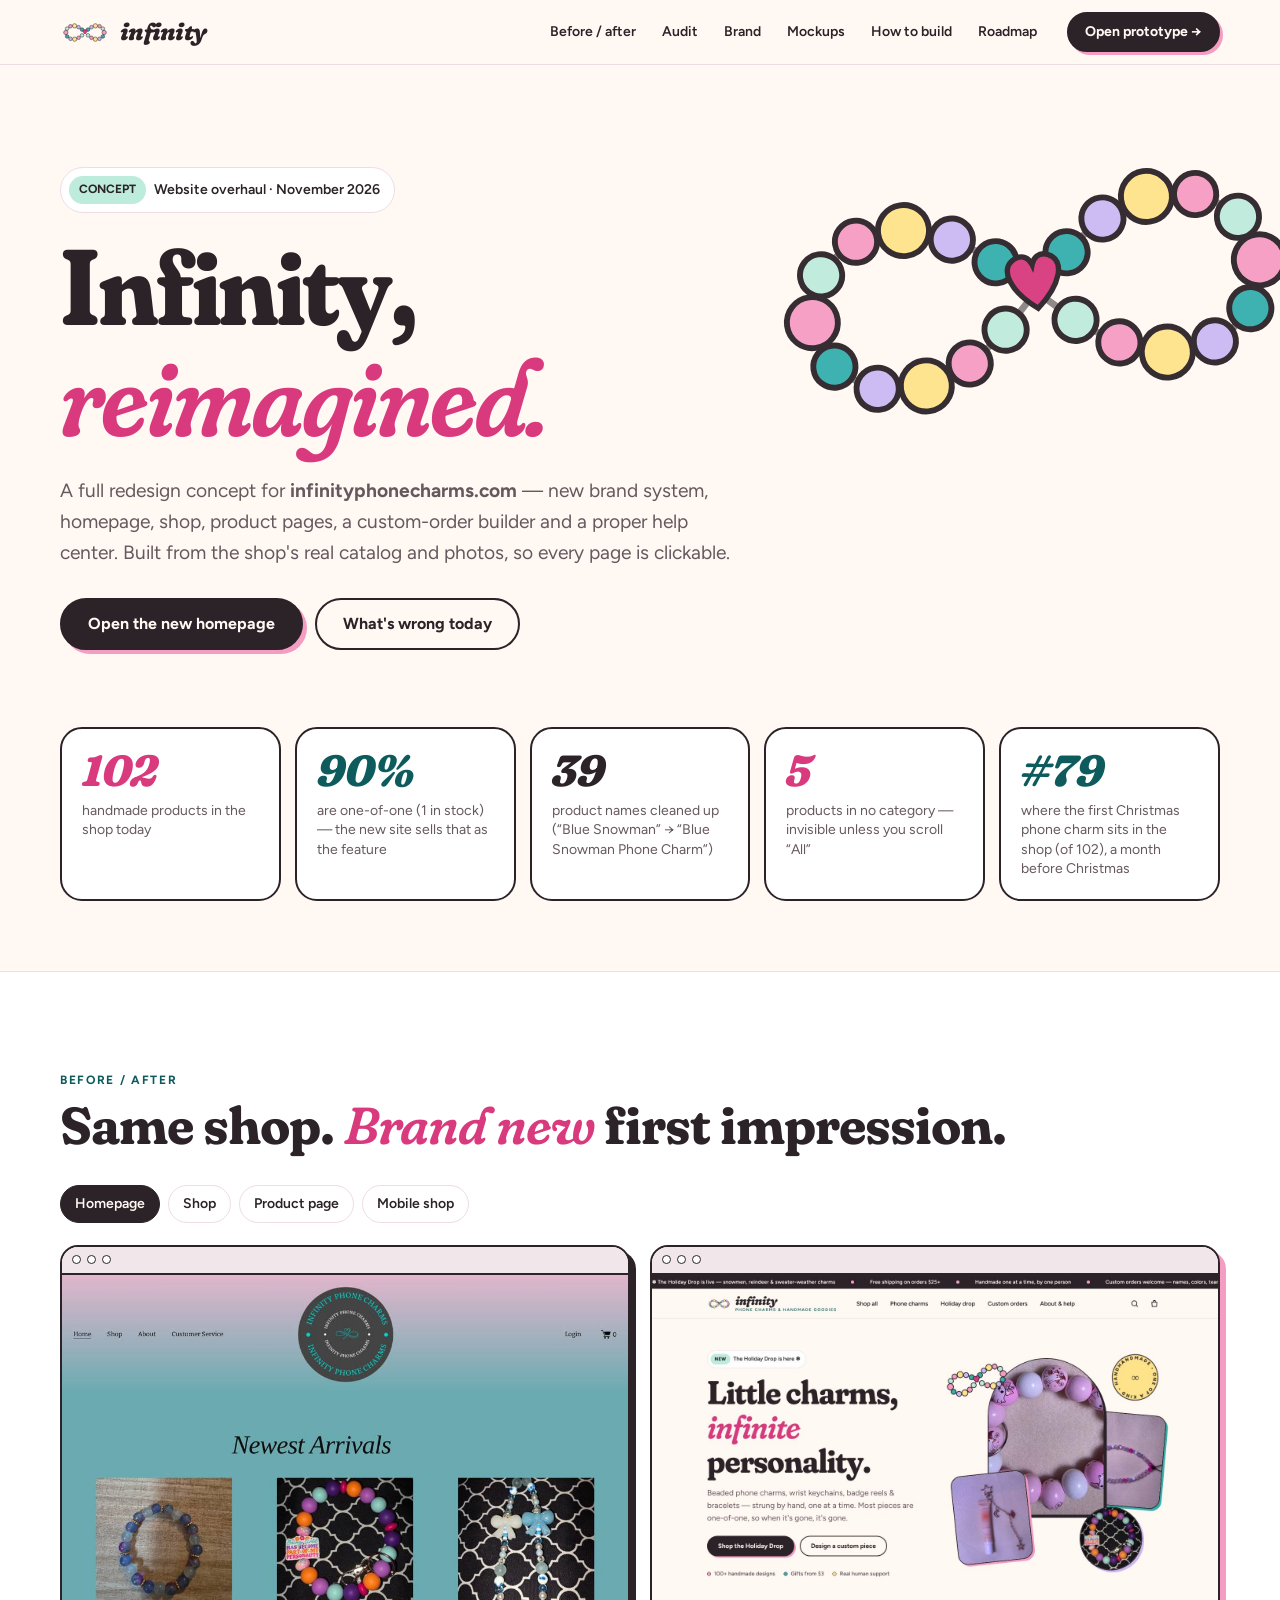
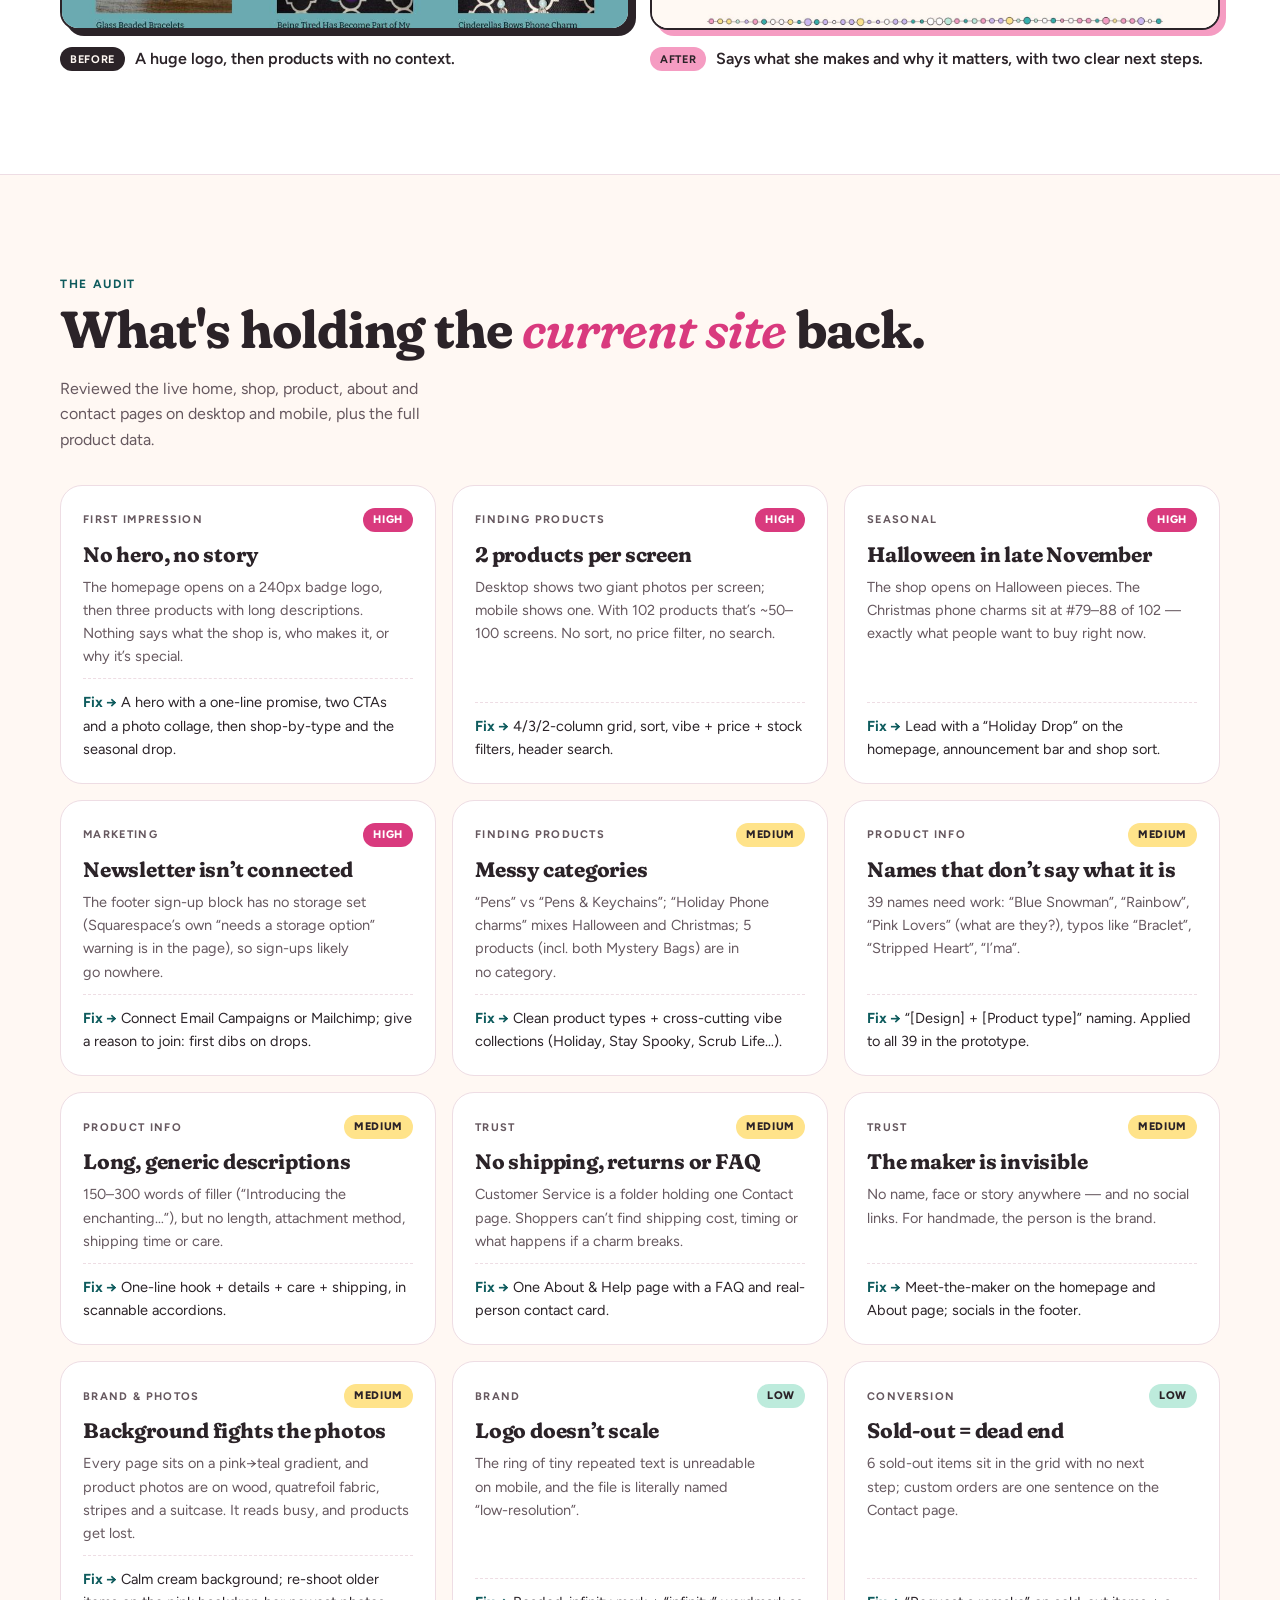
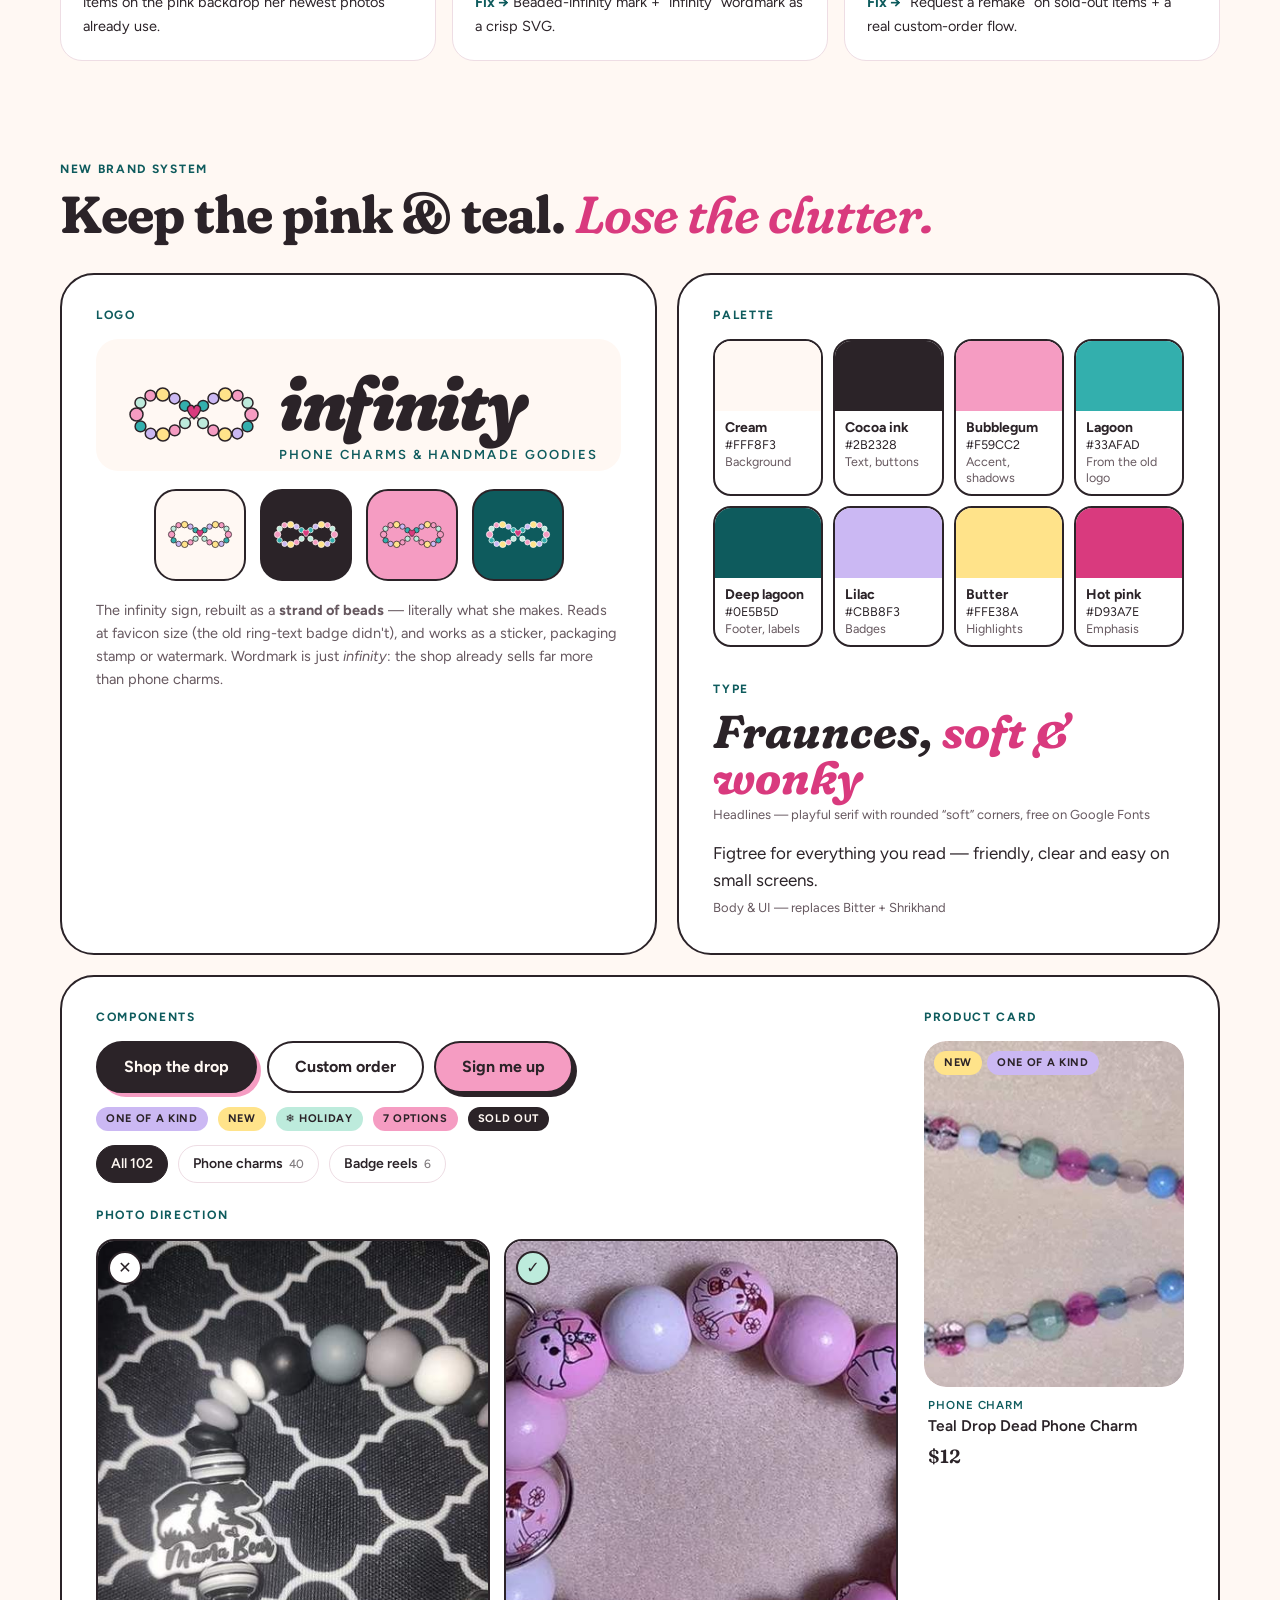
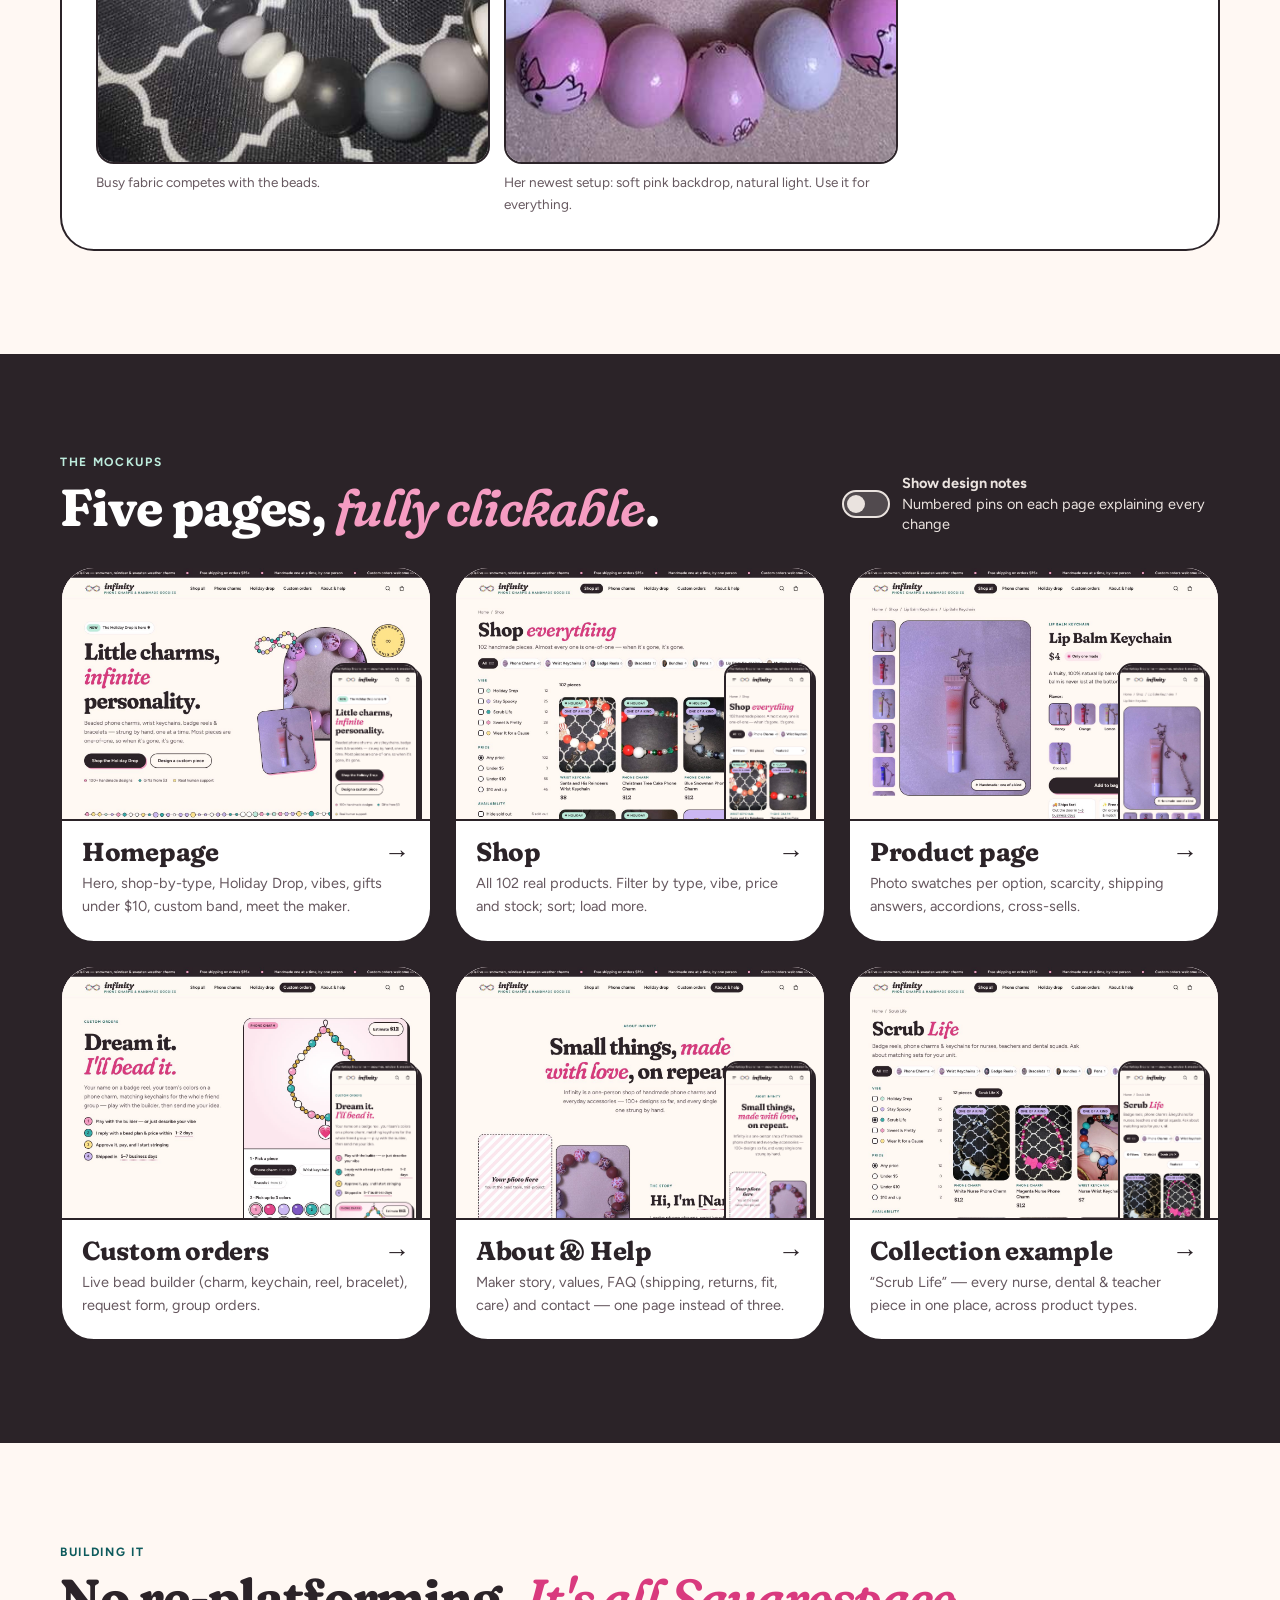
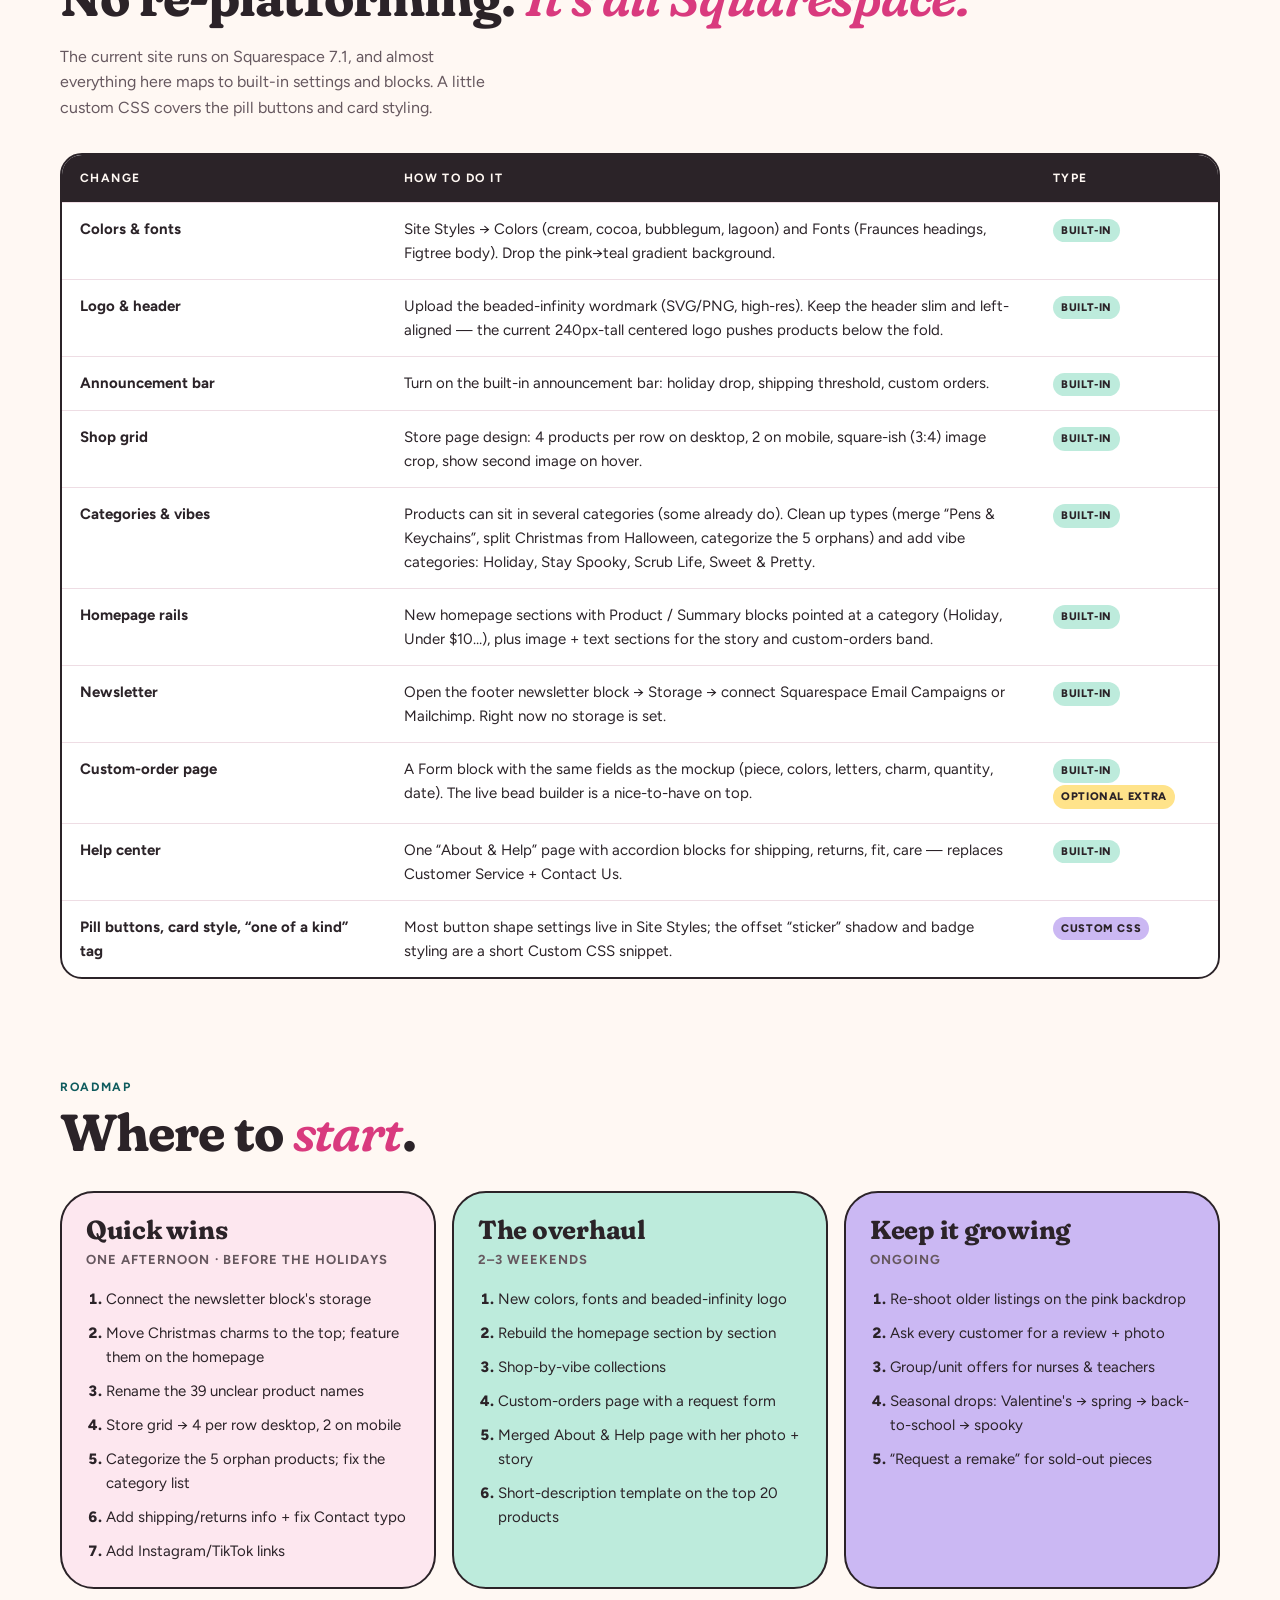
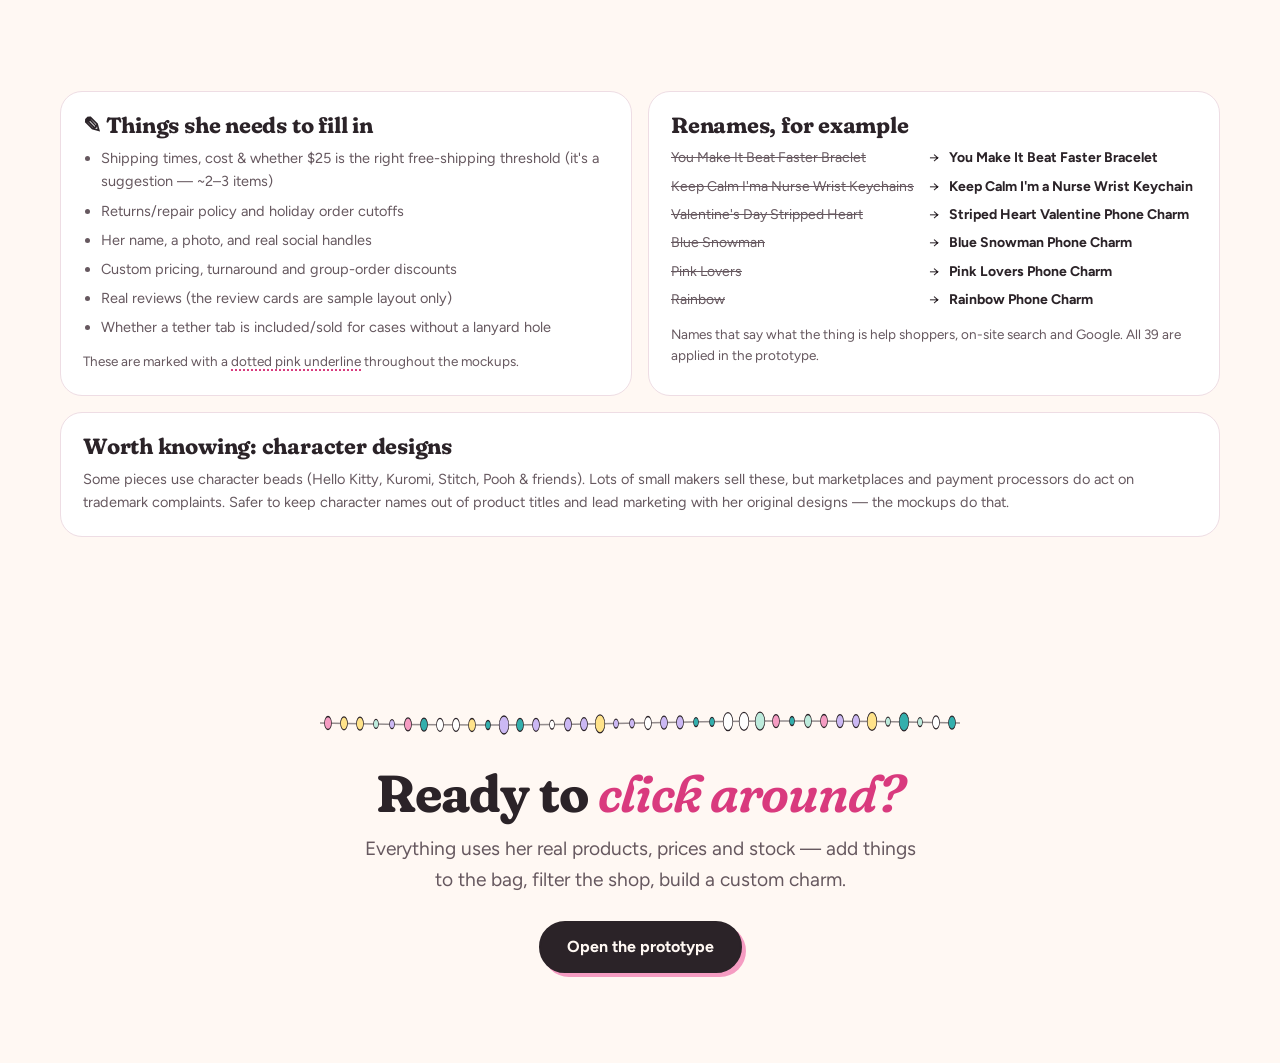
==== commit e50d4a93: "Redesign mockups: remove floating mockup buttons from pages Design notes now open via a toggle on th" ====
--- a/infinity-redesign/index.html
+++ b/infinity-redesign/index.html
@@ -89,6 +89,11 @@
   @media (max-width: 960px) { .brand, .ui-kit { grid-template-columns: 1fr; } .ui-kit > div:last-child { max-width: 280px; } }
   @media (max-width: 520px) { .palette { grid-template-columns: repeat(2, 1fr); } .logo-show .logo .word b { font-size: 52px; } .logo-show .logo .mark { width: 100px; height: 50px; } }
 
+  .notes-toggle { display: flex; gap: 12px; align-items: center; cursor: pointer; max-width: 42ch; font-size: 14.5px; line-height: 1.4; opacity: .9; }
+  .notes-toggle input { appearance: none; width: 48px; height: 28px; border-radius: 999px; background: rgba(255,255,255,.2); border: 2px solid var(--cream); position: relative; flex-shrink: 0; cursor: pointer; margin: 0; transition: background .2s; }
+  .notes-toggle input::after { content: ""; position: absolute; top: 3px; left: 3px; width: 18px; height: 18px; border-radius: 50%; background: var(--cream); transition: transform .2s; }
+  .notes-toggle input:checked { background: var(--butter); }
+  .notes-toggle input:checked::after { transform: translateX(20px); background: var(--ink); }
   .mocks { display: grid; grid-template-columns: repeat(3, 1fr); gap: 22px; }
   .mock { color: var(--ink); text-decoration: none; display: flex; flex-direction: column; border: 2px solid var(--ink); border-radius: var(--r-lg); overflow: hidden; background: #fff; transition: transform .2s, box-shadow .2s; }
   .mock:hover { transform: translate(-3px, -3px); box-shadow: 7px 7px 0 var(--pink); }
@@ -217,7 +222,7 @@
   <!-- MOCKUPS -->
   <section class="sec" id="mockups" style="background:var(--ink);color:var(--cream)">
     <div class="wrap">
-      <div class="sec-hd"><div><span class="eyebrow" style="color:var(--mint)">The mockups</span><h2 style="color:#fff">Five pages, <em style="color:var(--pink)">fully clickable</em>.</h2></div><p style="max-width:42ch;opacity:.8">Tip: hit <b>“Design notes”</b> (bottom-right of any page) to see numbered pins explaining each change.</p></div>
+      <div class="sec-hd"><div><span class="eyebrow" style="color:var(--mint)">The mockups</span><h2 style="color:#fff">Five pages, <em style="color:var(--pink)">fully clickable</em>.</h2></div><label class="notes-toggle"><input type="checkbox" id="notesToggle"><span><b>Show design notes</b><br>Numbered pins on each page explaining every change</span></label></div>
       <div class="mocks" id="mocks"></div>
     </div>
   </section>
@@ -376,7 +381,12 @@
     ['custom.html', 'Custom orders', 'custom', 'Live bead builder (charm, keychain, reel, bracelet), request form, group orders.'],
     ['about.html', 'About & Help', 'about', 'Maker story, values, FAQ (shipping, returns, fit, care) and contact — one page instead of three.'],
     ['shop.html?vibe=scrubs', 'Collection example', 'scrubs', '“Scrub Life” — every nurse, dental & teacher piece in one place, across product types.']];
-  $('#mocks').innerHTML = M.map(([h, n, k, d]) => `<a class="mock" href="${h}"><div class="shot"><img class="d" src="previews/${k}-fold.jpg" alt="" loading="lazy"><img class="m" src="previews/${k}-mobile-fold.jpg" alt="" loading="lazy" onerror="this.remove()"></div><div class="txt"><h3>${n} <span aria-hidden="true">→</span></h3><p>${d}</p></div></a>`).join('');
+  $('#mocks').innerHTML = M.map(([h, n, k, d]) => `<a class="mock" href="${h}" data-href="${h}"><div class="shot"><img class="d" src="previews/${k}-fold.jpg" alt="" loading="lazy"><img class="m" src="previews/${k}-mobile-fold.jpg" alt="" loading="lazy" onerror="this.remove()"></div><div class="txt"><h3>${n} <span aria-hidden="true">→</span></h3><p>${d}</p></div></a>`).join('');
+
+  // Design-notes toggle: adds ?notes=1 to every mockup link
+  $('#notesToggle').addEventListener('change', e => {
+    document.querySelectorAll('[data-href]').forEach(a => { const h = a.dataset.href; a.href = e.target.checked ? h + (h.includes('?') ? '&' : '?') + 'notes=1' : h; });
+  });
 
   // Renames
   const R = C.filter(p => p.was).filter(p => ['Blue Snowman', 'Pink Lovers', 'You Make It Beat Faster Braclet', "Valentine's Day Stripped Heart", "Keep Calm I'ma Nurse Wrist Keychains", 'Rainbow'].includes(p.was));
--- a/infinity-redesign/assets/styles.css
+++ b/infinity-redesign/assets/styles.css
@@ -331,16 +331,7 @@
 }
 @media (max-width: 480px) { .ft-news form { flex-direction: column; } }
 
-/* ---------- Mockup tooling: design notes ---------- */
-.mock-ribbon {
-  position: fixed; right: 16px; bottom: 16px; z-index: 70; display: flex; gap: 8px; align-items: center;
-}
-.mock-ribbon a, .mock-ribbon button {
-  display: inline-flex; align-items: center; gap: 8px; height: 42px; padding: 0 16px; border-radius: 999px;
-  background: var(--butter); border: 2px solid var(--ink); box-shadow: 3px 3px 0 var(--ink);
-  font: 700 13px/1 var(--f-body); color: var(--ink); text-decoration: none; cursor: pointer;
-}
-.mock-ribbon a { background: #fff; }
+/* ---------- Design notes (shown with ?notes=1) ---------- */
 .note-pin {
   position: absolute; z-index: 30; top: 10px; left: 10px;
   display: none; align-items: center; justify-content: center;
